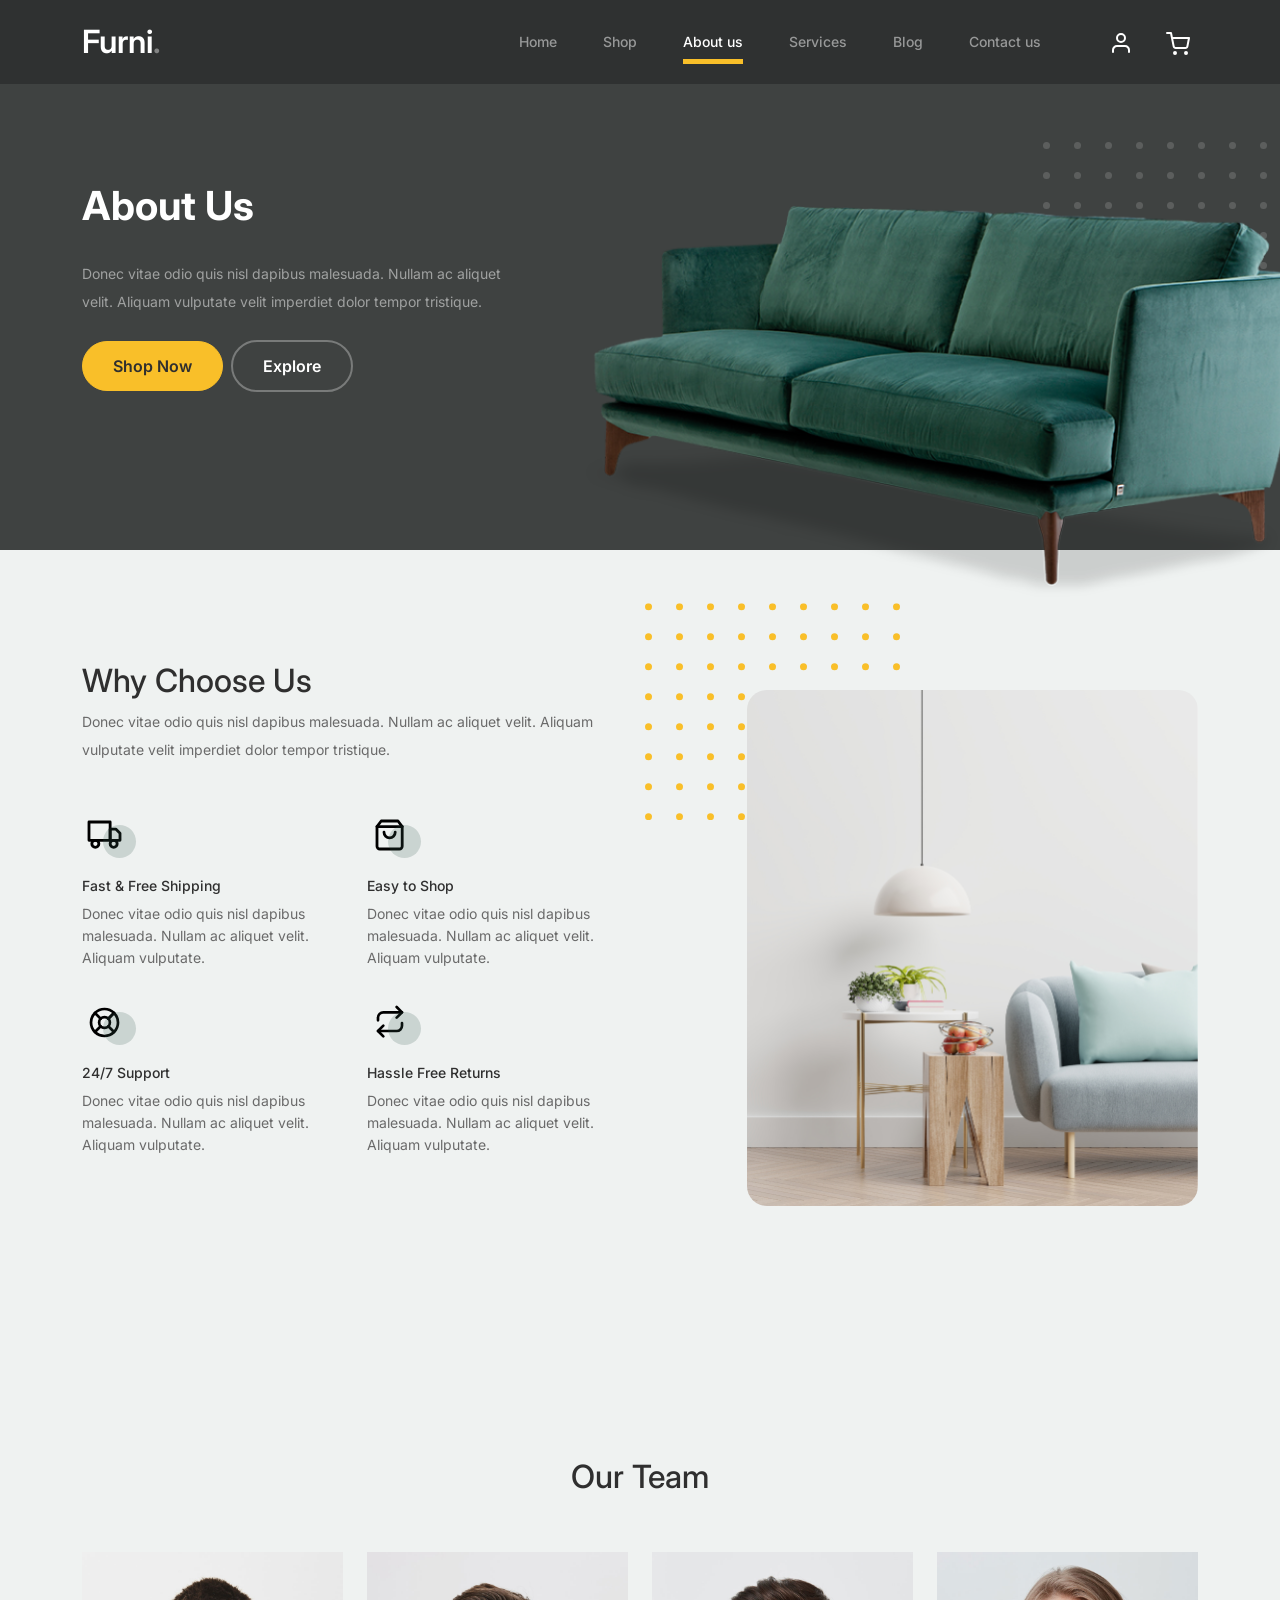
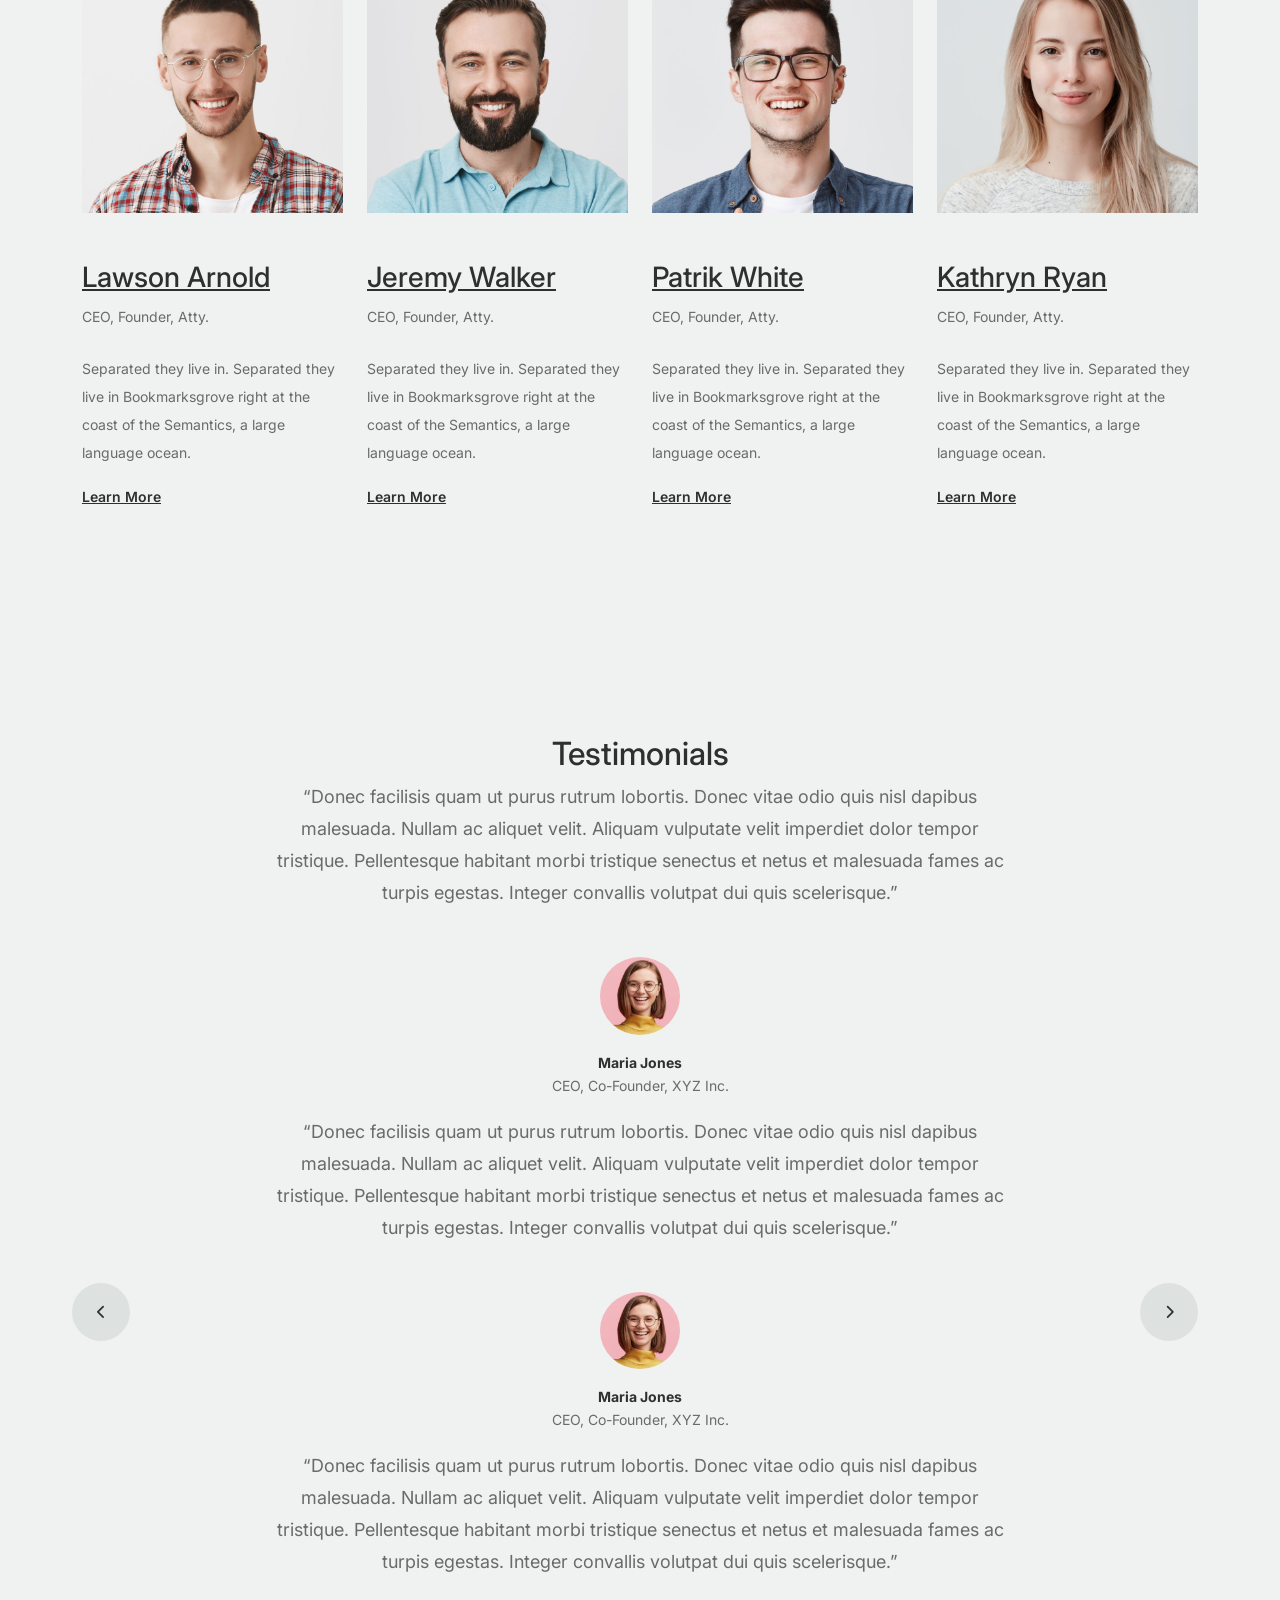
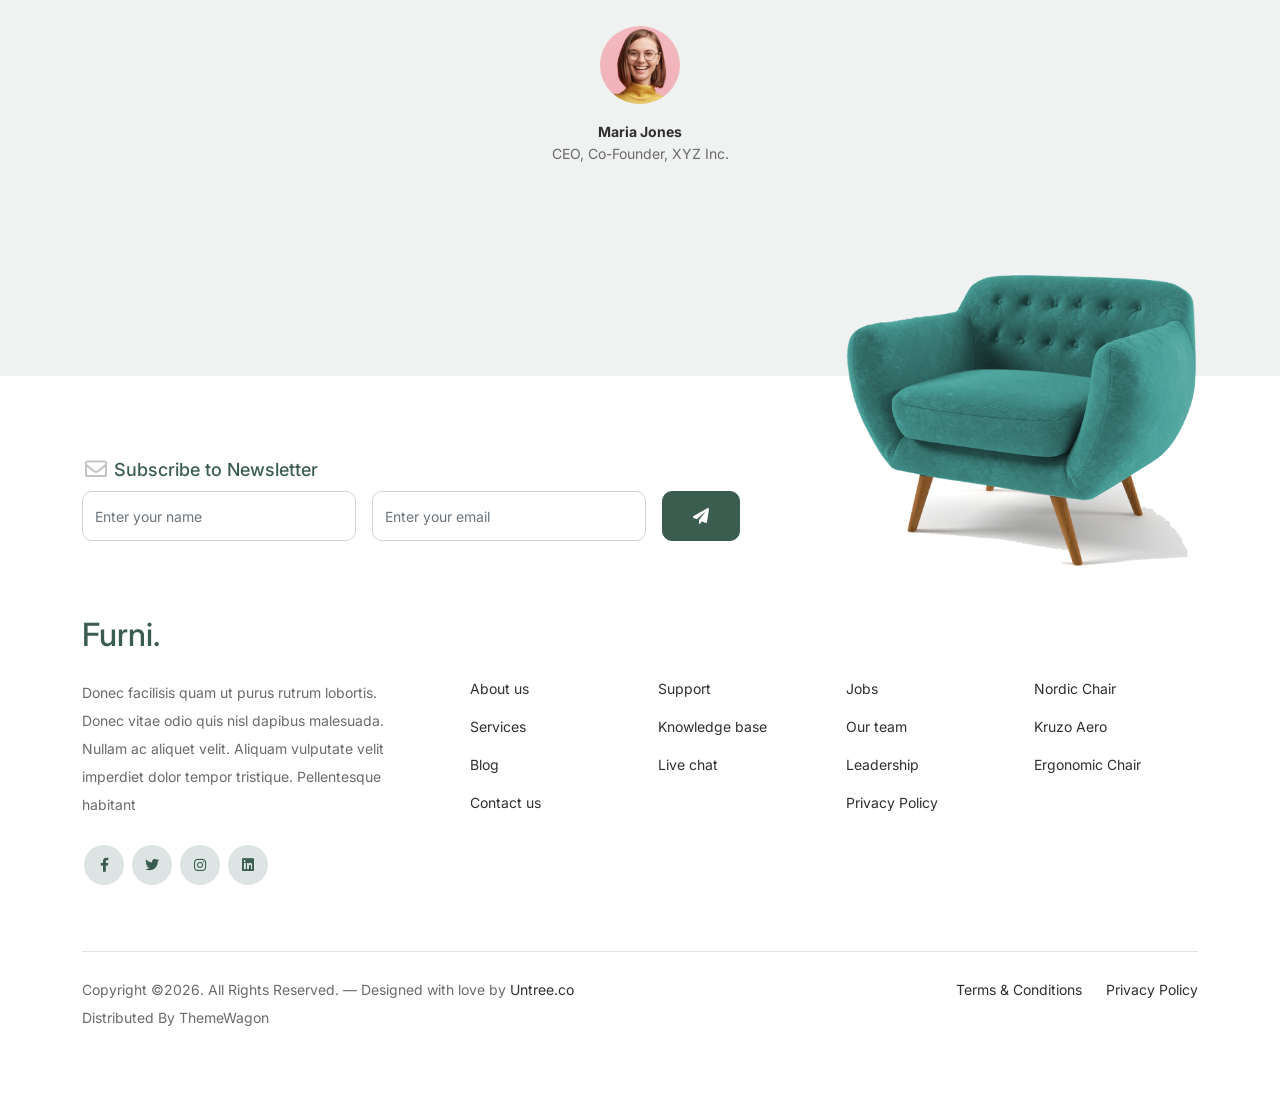
==== about.html @ 1780dbe4 "primero" ====
<!-- /*
* Bootstrap 5
* Template Name: Furni
* Template Author: Untree.co
* Template URI: https://untree.co/
* License: https://creativecommons.org/licenses/by/3.0/
*/ -->
<!doctype html>
<html lang="en">
<head>
  <meta charset="utf-8">
  <meta name="viewport" content="width=device-width, initial-scale=1, shrink-to-fit=no">
  <meta name="author" content="Untree.co">
  <link rel="shortcut icon" href="favicon.png">

  <meta name="description" content="" />
  <meta name="keywords" content="bootstrap, bootstrap4" />

		<!-- Bootstrap CSS -->
		<link href="css/bootstrap.min.css" rel="stylesheet">
		<link href="https://cdnjs.cloudflare.com/ajax/libs/font-awesome/6.0.0-beta3/css/all.min.css" rel="stylesheet">
		<link href="css/tiny-slider.css" rel="stylesheet">
		<link href="css/style.css" rel="stylesheet">
		<title>Furni Free Bootstrap 5 Template for Furniture and Interior Design Websites by Untree.co </title>
	</head>

	<body>

		<!-- Start Header/Navigation -->
		<nav class="custom-navbar navbar navbar navbar-expand-md navbar-dark bg-dark" arial-label="Furni navigation bar">

			<div class="container">
				<a class="navbar-brand" href="index.html">Furni<span>.</span></a>

				<button class="navbar-toggler" type="button" data-bs-toggle="collapse" data-bs-target="#navbarsFurni" aria-controls="navbarsFurni" aria-expanded="false" aria-label="Toggle navigation">
					<span class="navbar-toggler-icon"></span>
				</button>

				<div class="collapse navbar-collapse" id="navbarsFurni">
					<ul class="custom-navbar-nav navbar-nav ms-auto mb-2 mb-md-0">
						<li class="nav-item ">
							<a class="nav-link" href="index.html">Home</a>
						</li>
						<li><a class="nav-link" href="shop.html">Shop</a></li>
						<li class="active"><a class="nav-link" href="about.html">About us</a></li>
						<li><a class="nav-link" href="services.html">Services</a></li>
						<li><a class="nav-link" href="blog.html">Blog</a></li>
						<li><a class="nav-link" href="contact.html">Contact us</a></li>
					</ul>

					<ul class="custom-navbar-cta navbar-nav mb-2 mb-md-0 ms-5">
						<li><a class="nav-link" href="#"><img src="images/user.svg"></a></li>
						<li><a class="nav-link" href="cart.html"><img src="images/cart.svg"></a></li>
					</ul>
				</div>
			</div>
				
		</nav>
		<!-- End Header/Navigation -->

		<!-- Start Hero Section -->
			<div class="hero">
				<div class="container">
					<div class="row justify-content-between">
						<div class="col-lg-5">
							<div class="intro-excerpt">
								<h1>About Us</h1>
								<p class="mb-4">Donec vitae odio quis nisl dapibus malesuada. Nullam ac aliquet velit. Aliquam vulputate velit imperdiet dolor tempor tristique.</p>
								<p><a href="" class="btn btn-secondary me-2">Shop Now</a><a href="#" class="btn btn-white-outline">Explore</a></p>
							</div>
						</div>
						<div class="col-lg-7">
							<div class="hero-img-wrap">
								<img src="images/couch.png" class="img-fluid">
							</div>
						</div>
					</div>
				</div>
			</div>
		<!-- End Hero Section -->

		

		<!-- Start Why Choose Us Section -->
		<div class="why-choose-section">
			<div class="container">
				<div class="row justify-content-between align-items-center">
					<div class="col-lg-6">
						<h2 class="section-title">Why Choose Us</h2>
						<p>Donec vitae odio quis nisl dapibus malesuada. Nullam ac aliquet velit. Aliquam vulputate velit imperdiet dolor tempor tristique.</p>

						<div class="row my-5">
							<div class="col-6 col-md-6">
								<div class="feature">
									<div class="icon">
										<img src="images/truck.svg" alt="Image" class="imf-fluid">
									</div>
									<h3>Fast &amp; Free Shipping</h3>
									<p>Donec vitae odio quis nisl dapibus malesuada. Nullam ac aliquet velit. Aliquam vulputate.</p>
								</div>
							</div>

							<div class="col-6 col-md-6">
								<div class="feature">
									<div class="icon">
										<img src="images/bag.svg" alt="Image" class="imf-fluid">
									</div>
									<h3>Easy to Shop</h3>
									<p>Donec vitae odio quis nisl dapibus malesuada. Nullam ac aliquet velit. Aliquam vulputate.</p>
								</div>
							</div>

							<div class="col-6 col-md-6">
								<div class="feature">
									<div class="icon">
										<img src="images/support.svg" alt="Image" class="imf-fluid">
									</div>
									<h3>24/7 Support</h3>
									<p>Donec vitae odio quis nisl dapibus malesuada. Nullam ac aliquet velit. Aliquam vulputate.</p>
								</div>
							</div>

							<div class="col-6 col-md-6">
								<div class="feature">
									<div class="icon">
										<img src="images/return.svg" alt="Image" class="imf-fluid">
									</div>
									<h3>Hassle Free Returns</h3>
									<p>Donec vitae odio quis nisl dapibus malesuada. Nullam ac aliquet velit. Aliquam vulputate.</p>
								</div>
							</div>

						</div>
					</div>

					<div class="col-lg-5">
						<div class="img-wrap">
							<img src="images/why-choose-us-img.jpg" alt="Image" class="img-fluid">
						</div>
					</div>

				</div>
			</div>
		</div>
		<!-- End Why Choose Us Section -->

		<!-- Start Team Section -->
		<div class="untree_co-section">
			<div class="container">

				<div class="row mb-5">
					<div class="col-lg-5 mx-auto text-center">
						<h2 class="section-title">Our Team</h2>
					</div>
				</div>

				<div class="row">

					<!-- Start Column 1 -->
					<div class="col-12 col-md-6 col-lg-3 mb-5 mb-md-0">
						<img src="images/person_1.jpg" class="img-fluid mb-5">
						<h3 clas><a href="#"><span class="">Lawson</span> Arnold</a></h3>
            <span class="d-block position mb-4">CEO, Founder, Atty.</span>
            <p>Separated they live in.
            Separated they live in Bookmarksgrove right at the coast of the Semantics, a large language ocean.</p>
            <p class="mb-0"><a href="#" class="more dark">Learn More <span class="icon-arrow_forward"></span></a></p>
					</div> 
					<!-- End Column 1 -->

					<!-- Start Column 2 -->
					<div class="col-12 col-md-6 col-lg-3 mb-5 mb-md-0">
						<img src="images/person_2.jpg" class="img-fluid mb-5">

						<h3 clas><a href="#"><span class="">Jeremy</span> Walker</a></h3>
            <span class="d-block position mb-4">CEO, Founder, Atty.</span>
            <p>Separated they live in.
            Separated they live in Bookmarksgrove right at the coast of the Semantics, a large language ocean.</p>
            <p class="mb-0"><a href="#" class="more dark">Learn More <span class="icon-arrow_forward"></span></a></p>

					</div> 
					<!-- End Column 2 -->

					<!-- Start Column 3 -->
					<div class="col-12 col-md-6 col-lg-3 mb-5 mb-md-0">
						<img src="images/person_3.jpg" class="img-fluid mb-5">
						<h3 clas><a href="#"><span class="">Patrik</span> White</a></h3>
            <span class="d-block position mb-4">CEO, Founder, Atty.</span>
            <p>Separated they live in.
            Separated they live in Bookmarksgrove right at the coast of the Semantics, a large language ocean.</p>
            <p class="mb-0"><a href="#" class="more dark">Learn More <span class="icon-arrow_forward"></span></a></p>
					</div> 
					<!-- End Column 3 -->

					<!-- Start Column 4 -->
					<div class="col-12 col-md-6 col-lg-3 mb-5 mb-md-0">
						<img src="images/person_4.jpg" class="img-fluid mb-5">

						<h3 clas><a href="#"><span class="">Kathryn</span> Ryan</a></h3>
            <span class="d-block position mb-4">CEO, Founder, Atty.</span>
            <p>Separated they live in.
            Separated they live in Bookmarksgrove right at the coast of the Semantics, a large language ocean.</p>
            <p class="mb-0"><a href="#" class="more dark">Learn More <span class="icon-arrow_forward"></span></a></p>

          
					</div> 
					<!-- End Column 4 -->

					

				</div>
			</div>
		</div>
		<!-- End Team Section -->

		

		<!-- Start Testimonial Slider -->
		<div class="testimonial-section before-footer-section">
			<div class="container">
				<div class="row">
					<div class="col-lg-7 mx-auto text-center">
						<h2 class="section-title">Testimonials</h2>
					</div>
				</div>

				<div class="row justify-content-center">
					<div class="col-lg-12">
						<div class="testimonial-slider-wrap text-center">

							<div id="testimonial-nav">
								<span class="prev" data-controls="prev"><span class="fa fa-chevron-left"></span></span>
								<span class="next" data-controls="next"><span class="fa fa-chevron-right"></span></span>
							</div>

							<div class="testimonial-slider">
								
								<div class="item">
									<div class="row justify-content-center">
										<div class="col-lg-8 mx-auto">

											<div class="testimonial-block text-center">
												<blockquote class="mb-5">
													<p>&ldquo;Donec facilisis quam ut purus rutrum lobortis. Donec vitae odio quis nisl dapibus malesuada. Nullam ac aliquet velit. Aliquam vulputate velit imperdiet dolor tempor tristique. Pellentesque habitant morbi tristique senectus et netus et malesuada fames ac turpis egestas. Integer convallis volutpat dui quis scelerisque.&rdquo;</p>
												</blockquote>

												<div class="author-info">
													<div class="author-pic">
														<img src="images/person-1.png" alt="Maria Jones" class="img-fluid">
													</div>
													<h3 class="font-weight-bold">Maria Jones</h3>
													<span class="position d-block mb-3">CEO, Co-Founder, XYZ Inc.</span>
												</div>
											</div>

										</div>
									</div>
								</div> 
								<!-- END item -->

								<div class="item">
									<div class="row justify-content-center">
										<div class="col-lg-8 mx-auto">

											<div class="testimonial-block text-center">
												<blockquote class="mb-5">
													<p>&ldquo;Donec facilisis quam ut purus rutrum lobortis. Donec vitae odio quis nisl dapibus malesuada. Nullam ac aliquet velit. Aliquam vulputate velit imperdiet dolor tempor tristique. Pellentesque habitant morbi tristique senectus et netus et malesuada fames ac turpis egestas. Integer convallis volutpat dui quis scelerisque.&rdquo;</p>
												</blockquote>

												<div class="author-info">
													<div class="author-pic">
														<img src="images/person-1.png" alt="Maria Jones" class="img-fluid">
													</div>
													<h3 class="font-weight-bold">Maria Jones</h3>
													<span class="position d-block mb-3">CEO, Co-Founder, XYZ Inc.</span>
												</div>
											</div>

										</div>
									</div>
								</div> 
								<!-- END item -->

								<div class="item">
									<div class="row justify-content-center">
										<div class="col-lg-8 mx-auto">

											<div class="testimonial-block text-center">
												<blockquote class="mb-5">
													<p>&ldquo;Donec facilisis quam ut purus rutrum lobortis. Donec vitae odio quis nisl dapibus malesuada. Nullam ac aliquet velit. Aliquam vulputate velit imperdiet dolor tempor tristique. Pellentesque habitant morbi tristique senectus et netus et malesuada fames ac turpis egestas. Integer convallis volutpat dui quis scelerisque.&rdquo;</p>
												</blockquote>

												<div class="author-info">
													<div class="author-pic">
														<img src="images/person-1.png" alt="Maria Jones" class="img-fluid">
													</div>
													<h3 class="font-weight-bold">Maria Jones</h3>
													<span class="position d-block mb-3">CEO, Co-Founder, XYZ Inc.</span>
												</div>
											</div>

										</div>
									</div>
								</div> 
								<!-- END item -->

							</div>

						</div>
					</div>
				</div>
			</div>
		</div>
		<!-- End Testimonial Slider -->

		

		<!-- Start Footer Section -->
		<footer class="footer-section">
			<div class="container relative">

				<div class="sofa-img">
					<img src="images/sofa.png" alt="Image" class="img-fluid">
				</div>

				<div class="row">
					<div class="col-lg-8">
						<div class="subscription-form">
							<h3 class="d-flex align-items-center"><span class="me-1"><img src="images/envelope-outline.svg" alt="Image" class="img-fluid"></span><span>Subscribe to Newsletter</span></h3>

							<form action="#" class="row g-3">
								<div class="col-auto">
									<input type="text" class="form-control" placeholder="Enter your name">
								</div>
								<div class="col-auto">
									<input type="email" class="form-control" placeholder="Enter your email">
								</div>
								<div class="col-auto">
									<button class="btn btn-primary">
										<span class="fa fa-paper-plane"></span>
									</button>
								</div>
							</form>

						</div>
					</div>
				</div>

				<div class="row g-5 mb-5">
					<div class="col-lg-4">
						<div class="mb-4 footer-logo-wrap"><a href="#" class="footer-logo">Furni<span>.</span></a></div>
						<p class="mb-4">Donec facilisis quam ut purus rutrum lobortis. Donec vitae odio quis nisl dapibus malesuada. Nullam ac aliquet velit. Aliquam vulputate velit imperdiet dolor tempor tristique. Pellentesque habitant</p>

						<ul class="list-unstyled custom-social">
							<li><a href="#"><span class="fa fa-brands fa-facebook-f"></span></a></li>
							<li><a href="#"><span class="fa fa-brands fa-twitter"></span></a></li>
							<li><a href="#"><span class="fa fa-brands fa-instagram"></span></a></li>
							<li><a href="#"><span class="fa fa-brands fa-linkedin"></span></a></li>
						</ul>
					</div>

					<div class="col-lg-8">
						<div class="row links-wrap">
							<div class="col-6 col-sm-6 col-md-3">
								<ul class="list-unstyled">
									<li><a href="#">About us</a></li>
									<li><a href="#">Services</a></li>
									<li><a href="#">Blog</a></li>
									<li><a href="#">Contact us</a></li>
								</ul>
							</div>

							<div class="col-6 col-sm-6 col-md-3">
								<ul class="list-unstyled">
									<li><a href="#">Support</a></li>
									<li><a href="#">Knowledge base</a></li>
									<li><a href="#">Live chat</a></li>
								</ul>
							</div>

							<div class="col-6 col-sm-6 col-md-3">
								<ul class="list-unstyled">
									<li><a href="#">Jobs</a></li>
									<li><a href="#">Our team</a></li>
									<li><a href="#">Leadership</a></li>
									<li><a href="#">Privacy Policy</a></li>
								</ul>
							</div>

							<div class="col-6 col-sm-6 col-md-3">
								<ul class="list-unstyled">
									<li><a href="#">Nordic Chair</a></li>
									<li><a href="#">Kruzo Aero</a></li>
									<li><a href="#">Ergonomic Chair</a></li>
								</ul>
							</div>
						</div>
					</div>

				</div>

				<div class="border-top copyright">
					<div class="row pt-4">
						<div class="col-lg-6">
							<p class="mb-2 text-center text-lg-start">Copyright &copy;<script>document.write(new Date().getFullYear());</script>. All Rights Reserved. &mdash; Designed with love by <a href="https://untree.co">Untree.co</a> Distributed By <a hreff="https://themewagon.com">ThemeWagon</a>  <!-- License information: https://untree.co/license/ -->
            </p>
						</div>

						<div class="col-lg-6 text-center text-lg-end">
							<ul class="list-unstyled d-inline-flex ms-auto">
								<li class="me-4"><a href="#">Terms &amp; Conditions</a></li>
								<li><a href="#">Privacy Policy</a></li>
							</ul>
						</div>

					</div>
				</div>

			</div>
		</footer>
		<!-- End Footer Section -->	


		<script src="js/bootstrap.bundle.min.js"></script>
		<script src="js/tiny-slider.js"></script>
		<script src="js/custom.js"></script>
	</body>

</html>
---- css/tiny-slider.css ----
.tns-outer{padding:0 !important}.tns-outer [hidden]{display:none !important}.tns-outer [aria-controls],.tns-outer [data-action]{cursor:pointer}.tns-slider{-webkit-transition:all 0s;-moz-transition:all 0s;transition:all 0s}.tns-slider>.tns-item{-webkit-box-sizing:border-box;-moz-box-sizing:border-box;box-sizing:border-box}.tns-horizontal.tns-subpixel{white-space:nowrap}.tns-horizontal.tns-subpixel>.tns-item{display:inline-block;vertical-align:top;white-space:normal}.tns-horizontal.tns-no-subpixel:after{content:'';display:table;clear:both}.tns-horizontal.tns-no-subpixel>.tns-item{float:left}.tns-horizontal.tns-carousel.tns-no-subpixel>.tns-item{margin-right:-100%}.tns-no-calc{position:relative;left:0}.tns-gallery{position:relative;left:0;min-height:1px}.tns-gallery>.tns-item{position:absolute;left:-100%;-webkit-transition:transform 0s, opacity 0s;-moz-transition:transform 0s, opacity 0s;transition:transform 0s, opacity 0s}.tns-gallery>.tns-slide-active{position:relative;left:auto !important}.tns-gallery>.tns-moving{-webkit-transition:all 0.25s;-moz-transition:all 0.25s;transition:all 0.25s}.tns-autowidth{display:inline-block}.tns-lazy-img{-webkit-transition:opacity 0.6s;-moz-transition:opacity 0.6s;transition:opacity 0.6s;opacity:0.6}.tns-lazy-img.tns-complete{opacity:1}.tns-ah{-webkit-transition:height 0s;-moz-transition:height 0s;transition:height 0s}.tns-ovh{overflow:hidden}.tns-visually-hidden{position:absolute;left:-10000em}.tns-transparent{opacity:0;visibility:hidden}.tns-fadeIn{opacity:1;filter:alpha(opacity=100);z-index:0}.tns-normal,.tns-fadeOut{opacity:0;filter:alpha(opacity=0);z-index:-1}.tns-vpfix{white-space:nowrap}.tns-vpfix>div,.tns-vpfix>li{display:inline-block}.tns-t-subp2{margin:0 auto;width:310px;position:relative;height:10px;overflow:hidden}.tns-t-ct{width:2333.3333333%;width:-webkit-calc(100% * 70 / 3);width:-moz-calc(100% * 70 / 3);width:calc(100% * 70 / 3);position:absolute;right:0}.tns-t-ct:after{content:'';display:table;clear:both}.tns-t-ct>div{width:1.4285714%;width:-webkit-calc(100% / 70);width:-moz-calc(100% / 70);width:calc(100% / 70);height:10px;float:left}

/*# sourceMappingURL=sourcemaps/tiny-slider.css.map */
---- css/style.css ----
/*
* Template Name: UntreeStore
* Template Author: Untree.co
* Author URI: https://untree.co/
* License: https://creativecommons.org/licenses/by/3.0/
*/
@import url("https://fonts.googleapis.com/css2?family=Inter:wght@400;500;600;700;800&display=swap");
body {
  overflow-x: hidden;
  position: relative; }

.whatsapp-button {
    position: fixed;
    bottom: 20px;
    right: 20px;
    background-color: #25D366;
    color: white;
    padding: 10px 20px;
    border-radius: 50px;
    text-decoration: none;
    font-weight: bold;
    box-shadow: 2px 2px 10px rgba(0, 0, 0, 0.2);
    z-index: 9999; /* Asegura que esté por encima de otros elementos */
}
body {
  font-family: "Inter", sans-serif;
  font-weight: 400;
  line-height: 28px;
  color: #6a6a6a;
  font-size: 14px;
  background-color: #eff2f1; }

a {
  text-decoration: none;
  -webkit-transition: .3s all ease;
  -o-transition: .3s all ease;
  transition: .3s all ease;
  color: #2f2f2f;
  text-decoration: underline; }
  a:hover {
    color: #2f2f2f;
    text-decoration: none; }
  a.more {
    font-weight: 600; }

.custom-navbar {
  background: #2f3131 !important;
  padding-top: 20px;
  padding-bottom: 20px; }
  .custom-navbar .navbar-brand {
    font-size: 32px;
    font-weight: 600; }
    .custom-navbar .navbar-brand > span {
      opacity: .4; }
  .custom-navbar .navbar-toggler {
    border-color: transparent; }
    .custom-navbar .navbar-toggler:active, .custom-navbar .navbar-toggler:focus {
      -webkit-box-shadow: none;
      box-shadow: none;
      outline: none; }
  @media (min-width: 992px) {
    .custom-navbar .custom-navbar-nav li {
      margin-left: 15px;
      margin-right: 15px; } }
  .custom-navbar .custom-navbar-nav li a {
    font-weight: 500;
    color: #ffffff !important;
    opacity: .5;
    -webkit-transition: .3s all ease;
    -o-transition: .3s all ease;
    transition: .3s all ease;
    position: relative; }
    @media (min-width: 768px) {
      .custom-navbar .custom-navbar-nav li a:before {
        content: "";
        position: absolute;
        bottom: 0;
        left: 8px;
        right: 8px;
        background: #f9bf29;
        height: 5px;
        opacity: 1;
        visibility: visible;
        width: 0;
        -webkit-transition: .15s all ease-out;
        -o-transition: .15s all ease-out;
        transition: .15s all ease-out; } }
    .custom-navbar .custom-navbar-nav li a:hover {
      opacity: 1; }
      .custom-navbar .custom-navbar-nav li a:hover:before {
        width: calc(100% - 16px); }
  .custom-navbar .custom-navbar-nav li.active a {
    opacity: 1; }
    .custom-navbar .custom-navbar-nav li.active a:before {
      width: calc(100% - 16px); }
  .custom-navbar .custom-navbar-cta {
    margin-left: 0 !important;
    -webkit-box-orient: horizontal;
    -webkit-box-direction: normal;
    -ms-flex-direction: row;
    flex-direction: row; }
    @media (min-width: 768px) {
      .custom-navbar .custom-navbar-cta {
        margin-left: 40px !important; } }
    .custom-navbar .custom-navbar-cta li {
      margin-left: 0px;
      margin-right: 0px; }
      .custom-navbar .custom-navbar-cta li:first-child {
        margin-right: 20px; }

.hero {
  background: #3f4241;
  padding: calc(4rem - 30px) 0 0rem 0; }
  @media (min-width: 768px) {
    .hero {
      padding: calc(4rem - 30px) 0 4rem 0; } }
  @media (min-width: 992px) {
    .hero {
      padding: calc(8rem - 30px) 0 8rem 0; } }
  .hero .intro-excerpt {
    position: relative;
    z-index: 4; }
    @media (min-width: 992px) {
      .hero .intro-excerpt {
        max-width: 450px; } }
  .hero h1 {
    font-weight: 700;
    color: #ffffff;
    margin-bottom: 30px; }
    @media (min-width: 1400px) {
      .hero h1 {
        font-size: 54px; } }
  .hero p {
    color: rgba(255, 255, 255, 0.5);
    margin-bottom: 30px; }
  .hero .hero-img-wrap {
    position: relative; }
    .hero .hero-img-wrap img {
      position: relative;
      top: 0px;
      right: 0px;
      z-index: 2;
      max-width: 780px;
      left: -20px; }
      @media (min-width: 768px) {
        .hero .hero-img-wrap img {
          right: 0px;
          left: -100px; } }
      @media (min-width: 992px) {
        .hero .hero-img-wrap img {
          left: 0px;
          top: -80px;
          position: absolute;
          right: -50px; } }
      @media (min-width: 1200px) {
        .hero .hero-img-wrap img {
          left: 0px;
          top: -80px;
          right: -100px; } }
    .hero .hero-img-wrap:after {
      content: "";
      position: absolute;
      width: 255px;
      height: 217px;
      background-image: url("../images/dots-light.svg");
      background-size: contain;
      background-repeat: no-repeat;
      right: -100px;
      top: -0px; }
      @media (min-width: 1200px) {
        .hero .hero-img-wrap:after {
          top: -40px; } }

.btn {
  font-weight: 600;
  padding: 12px 30px;
  border-radius: 30px;
  color: #ffffff;
  background: #2f2f2f;
  border-color: #2f2f2f; }
  .btn:hover {
    color: #ffffff;
    background: #222222;
    border-color: #222222; }
  .btn:active, .btn:focus {
    outline: none !important;
    -webkit-box-shadow: none;
    box-shadow: none; }
  .btn.btn-primary {
    background: #3b5d50;
    border-color: #3b5d50; }
    .btn.btn-primary:hover {
      background: #314d43;
      border-color: #314d43; }
  .btn.btn-secondary {
    color: #2f2f2f;
    background: #f9bf29;
    border-color: #f9bf29; }
    .btn.btn-secondary:hover {
      background: #f8b810;
      border-color: #f8b810; }
  .btn.btn-white-outline {
    background: transparent;
    border-width: 2px;
    border-color: rgba(255, 255, 255, 0.3); }
    .btn.btn-white-outline:hover {
      border-color: white;
      color: #ffffff; }

.section-title {
  color: #2f2f2f; }

.product-section {
  padding: 7rem 0; }
  .product-section .product-item {
    text-align: center;
    text-decoration: none;
    display: block;
    position: relative;
    padding-bottom: 50px;
    cursor: pointer; }
    .product-section .product-item .product-thumbnail {
      margin-bottom: 30px;
      position: relative;
      top: 0;
      -webkit-transition: .3s all ease;
      -o-transition: .3s all ease;
      transition: .3s all ease; }
    .product-section .product-item h3 {
      font-weight: 600;
      font-size: 16px; }
    .product-section .product-item strong {
      font-weight: 800 !important;
      font-size: 18px !important; }
    .product-section .product-item h3, .product-section .product-item strong {
      color: #2f2f2f;
      text-decoration: none; }
    .product-section .product-item .icon-cross {
      position: absolute;
      width: 35px;
      height: 35px;
      display: inline-block;
      background: #2f2f2f;
      bottom: 15px;
      left: 50%;
      -webkit-transform: translateX(-50%);
      -ms-transform: translateX(-50%);
      transform: translateX(-50%);
      margin-bottom: -17.5px;
      border-radius: 50%;
      opacity: 0;
      visibility: hidden;
      -webkit-transition: .3s all ease;
      -o-transition: .3s all ease;
      transition: .3s all ease; }
      .product-section .product-item .icon-cross img {
        position: absolute;
        left: 50%;
        top: 50%;
        -webkit-transform: translate(-50%, -50%);
        -ms-transform: translate(-50%, -50%);
        transform: translate(-50%, -50%); }
    .product-section .product-item:before {
      bottom: 0;
      left: 0;
      right: 0;
      position: absolute;
      content: "";
      background: #dce5e4;
      height: 0%;
      z-index: -1;
      border-radius: 10px;
      -webkit-transition: .3s all ease;
      -o-transition: .3s all ease;
      transition: .3s all ease; }
    .product-section .product-item:hover .product-thumbnail {
      top: -25px; }
    .product-section .product-item:hover .icon-cross {
      bottom: 0;
      opacity: 1;
      visibility: visible; }
    .product-section .product-item:hover:before {
      height: 70%; }

.why-choose-section {
  padding: 7rem 0; }
  .why-choose-section .img-wrap {
    position: relative; }
    .why-choose-section .img-wrap:before {
      position: absolute;
      content: "";
      width: 255px;
      height: 217px;
      background-image: url("../images/dots-yellow.svg");
      background-repeat: no-repeat;
      background-size: contain;
      -webkit-transform: translate(-40%, -40%);
      -ms-transform: translate(-40%, -40%);
      transform: translate(-40%, -40%);
      z-index: -1; }
    .why-choose-section .img-wrap img {
      border-radius: 20px; }

.feature {
  margin-bottom: 30px; }
  .feature .icon {
    display: inline-block;
    position: relative;
    margin-bottom: 20px; }
    .feature .icon:before {
      content: "";
      width: 33px;
      height: 33px;
      position: absolute;
      background: rgba(59, 93, 80, 0.2);
      border-radius: 50%;
      right: -8px;
      bottom: 0; }
  .feature h3 {
    font-size: 14px;
    color: #2f2f2f; }
  .feature p {
    font-size: 14px;
    line-height: 22px;
    color: #6a6a6a; }

.we-help-section {
  padding: 7rem 0; }
  .we-help-section .imgs-grid {
    display: grid;
    grid-template-columns: repeat(27, 1fr);
    position: relative;
}
    .we-help-section .imgs-grid:before {
      position: absolute;
      content: "";
      width: 255px;
      height: 217px;
      background-image: url("../images/dots-green.svg");
      background-size: contain;
      background-repeat: no-repeat;
      -webkit-transform: translate(-40%, -40%);
      -ms-transform: translate(-40%, -40%);
      transform: translate(-40%, -40%);
      z-index: -1; }
    .we-help-section .imgs-grid .grid {
      position: relative; }
      .we-help-section .imgs-grid .grid img {
        border-radius: 20px;
        max-width: 100%; }
      .we-help-section .imgs-grid .grid.grid-1 {
        -ms-grid-column: 1;
        -ms-grid-column-span: 18;
        grid-column: 1 / span 18;
        -ms-grid-row: 1;
        -ms-grid-row-span: 27;
        grid-row: 1 / span 27; }
      .we-help-section .imgs-grid .grid.grid-2 {
        -ms-grid-column: 19;
        -ms-grid-column-span: 27;
        grid-column: 19 / span 27;
        -ms-grid-row: 1;
        -ms-grid-row-span: 5;
        grid-row: 1 / span 5;
        padding-left: 20px; }
      .we-help-section .imgs-grid .grid.grid-3 {
        -ms-grid-column: 14;
        -ms-grid-column-span: 16;
        grid-column: 14 / span 16;
        -ms-grid-row: 6;
        -ms-grid-row-span: 27;
        grid-row: 6 / span 27;
        padding-top: 20px; }

.custom-list {
  width: 100%; }
  .custom-list li {
    display: inline-block;
    width: calc(50% - 20px);
    margin-bottom: 12px;
    line-height: 1.5;
    position: relative;
    padding-left: 20px; }
    .custom-list li:before {
      content: "";
      width: 8px;
      height: 8px;
      border-radius: 50%;
      border: 2px solid #3b5d50;
      position: absolute;
      left: 0;
      top: 8px; }

.popular-product {
  padding: 0 0 7rem 0; }
  .popular-product .product-item-sm h3 {
    font-size: 14px;
    font-weight: 700;
    color: #2f2f2f; }
  .popular-product .product-item-sm a {
    text-decoration: none;
    color: #2f2f2f;
    -webkit-transition: .3s all ease;
    -o-transition: .3s all ease;
    transition: .3s all ease; }
    .popular-product .product-item-sm a:hover {
      color: rgba(47, 47, 47, 0.5); }
  .popular-product .product-item-sm p {
    line-height: 1.4;
    margin-bottom: 10px;
    font-size: 14px; }
  .popular-product .product-item-sm .thumbnail {
    margin-right: 10px;
    -webkit-box-flex: 0;
    -ms-flex: 0 0 120px;
    flex: 0 0 120px;
    position: relative; }
    .popular-product .product-item-sm .thumbnail:before {
      content: "";
      position: absolute;
      border-radius: 20px;
      background: #dce5e4;
      width: 98px;
      height: 98px;
      top: 50%;
      left: 50%;
      -webkit-transform: translate(-50%, -50%);
      -ms-transform: translate(-50%, -50%);
      transform: translate(-50%, -50%);
      z-index: -1; }

.testimonial-section {
  padding: 3rem 0 7rem 0; }

.testimonial-slider-wrap {
  position: relative; }
  .testimonial-slider-wrap .tns-inner {
    padding-top: 30px; }
  .testimonial-slider-wrap .item .testimonial-block blockquote {
    font-size: 16px; }
    @media (min-width: 768px) {
      .testimonial-slider-wrap .item .testimonial-block blockquote {
        line-height: 32px;
        font-size: 18px; } }
  .testimonial-slider-wrap .item .testimonial-block .author-info .author-pic {
    margin-bottom: 20px; }
    .testimonial-slider-wrap .item .testimonial-block .author-info .author-pic img {
      max-width: 80px;
      border-radius: 50%; }
  .testimonial-slider-wrap .item .testimonial-block .author-info h3 {
    font-size: 14px;
    font-weight: 700;
    color: #2f2f2f;
    margin-bottom: 0; }
  .testimonial-slider-wrap #testimonial-nav {
    position: absolute;
    top: 50%;
    z-index: 99;
    width: 100%;
    display: none; }
    @media (min-width: 768px) {
      .testimonial-slider-wrap #testimonial-nav {
        display: block; } }
    .testimonial-slider-wrap #testimonial-nav > span {
      cursor: pointer;
      position: absolute;
      width: 58px;
      height: 58px;
      line-height: 58px;
      border-radius: 50%;
      background: rgba(59, 93, 80, 0.1);
      color: #2f2f2f;
      -webkit-transition: .3s all ease;
      -o-transition: .3s all ease;
      transition: .3s all ease; }
      .testimonial-slider-wrap #testimonial-nav > span:hover {
        background: #3b5d50;
        color: #ffffff; }
    .testimonial-slider-wrap #testimonial-nav .prev {
      left: -10px; }
    .testimonial-slider-wrap #testimonial-nav .next {
      right: 0; }
  .testimonial-slider-wrap .tns-nav {
    position: absolute;
    bottom: -50px;
    left: 50%;
    -webkit-transform: translateX(-50%);
    -ms-transform: translateX(-50%);
    transform: translateX(-50%); }
    .testimonial-slider-wrap .tns-nav button {
      background: none;
      border: none;
      display: inline-block;
      position: relative;
      width: 0 !important;
      height: 7px !important;
      margin: 2px; }
      .testimonial-slider-wrap .tns-nav button:active, .testimonial-slider-wrap .tns-nav button:focus, .testimonial-slider-wrap .tns-nav button:hover {
        outline: none;
        -webkit-box-shadow: none;
        box-shadow: none;
        background: none; }
      .testimonial-slider-wrap .tns-nav button:before {
        display: block;
        width: 7px;
        height: 7px;
        left: 0;
        top: 0;
        position: absolute;
        content: "";
        border-radius: 50%;
        -webkit-transition: .3s all ease;
        -o-transition: .3s all ease;
        transition: .3s all ease;
        background-color: #d6d6d6; }
      .testimonial-slider-wrap .tns-nav button:hover:before, .testimonial-slider-wrap .tns-nav button.tns-nav-active:before {
        background-color: #3b5d50; }

.before-footer-section {
  padding: 7rem 0 12rem 0 !important; }

.blog-section {
  padding: 7rem 0 12rem 0; }
  .blog-section .post-entry a {
    text-decoration: none; }
  .blog-section .post-entry .post-thumbnail {
    display: block;
    margin-bottom: 20px; }
    .blog-section .post-entry .post-thumbnail img {
      border-radius: 20px;
      -webkit-transition: .3s all ease;
      -o-transition: .3s all ease;
      transition: .3s all ease; }
  .blog-section .post-entry .post-content-entry {
    padding-left: 15px;
    padding-right: 15px; }
    .blog-section .post-entry .post-content-entry h3 {
      font-size: 16px;
      margin-bottom: 0;
      font-weight: 600;
      margin-bottom: 7px; }
    .blog-section .post-entry .post-content-entry .meta {
      font-size: 14px; }
      .blog-section .post-entry .post-content-entry .meta a {
        font-weight: 600; }
  .blog-section .post-entry:hover .post-thumbnail img, .blog-section .post-entry:focus .post-thumbnail img {
    opacity: .7; }

.footer-section {
  padding: 80px 0;
  background: #ffffff; }
  .footer-section .relative {
    position: relative; }
  .footer-section a {
    text-decoration: none;
    color: #2f2f2f;
    -webkit-transition: .3s all ease;
    -o-transition: .3s all ease;
    transition: .3s all ease; }
    .footer-section a:hover {
      color: rgba(47, 47, 47, 0.5); }
  .footer-section .subscription-form {
    margin-bottom: 40px;
    position: relative;
    z-index: 2;
    margin-top: 100px; }
    @media (min-width: 992px) {
      .footer-section .subscription-form {
        margin-top: 0px;
        margin-bottom: 80px; } }
    .footer-section .subscription-form h3 {
      font-size: 18px;
      font-weight: 500;
      color: #3b5d50; }
    .footer-section .subscription-form .form-control {
      height: 50px;
      border-radius: 10px;
      font-family: "Inter", sans-serif; }
      .footer-section .subscription-form .form-control:active, .footer-section .subscription-form .form-control:focus {
        outline: none;
        -webkit-box-shadow: none;
        box-shadow: none;
        border-color: #3b5d50;
        -webkit-box-shadow: 0 1px 4px 0 rgba(0, 0, 0, 0.2);
        box-shadow: 0 1px 4px 0 rgba(0, 0, 0, 0.2); }
      .footer-section .subscription-form .form-control::-webkit-input-placeholder {
        font-size: 14px; }
      .footer-section .subscription-form .form-control::-moz-placeholder {
        font-size: 14px; }
      .footer-section .subscription-form .form-control:-ms-input-placeholder {
        font-size: 14px; }
      .footer-section .subscription-form .form-control:-moz-placeholder {
        font-size: 14px; }
    .footer-section .subscription-form .btn {
      border-radius: 10px !important; }
  .footer-section .sofa-img {
    position: absolute;
    top: -200px;
    z-index: 1;
    right: 0; }
    .footer-section .sofa-img img {
      max-width: 380px; }
  .footer-section .links-wrap {
    margin-top: 0px; }
    @media (min-width: 992px) {
      .footer-section .links-wrap {
        margin-top: 54px; } }
    .footer-section .links-wrap ul li {
      margin-bottom: 10px; }
  .footer-section .footer-logo-wrap .footer-logo {
    font-size: 32px;
    font-weight: 500;
    text-decoration: none;
    color: #3b5d50; }
  .footer-section .custom-social li {
    margin: 2px;
    display: inline-block; }
    .footer-section .custom-social li a {
      width: 40px;
      height: 40px;
      text-align: center;
      line-height: 40px;
      display: inline-block;
      background: #dce5e4;
      color: #3b5d50;
      border-radius: 50%; }
      .footer-section .custom-social li a:hover {
        background: #3b5d50;
        color: #ffffff; }
  .footer-section .border-top {
    border-color: #dce5e4; }
    .footer-section .border-top.copyright {
      font-size: 14px !important; }

.untree_co-section {
  padding: 7rem 0; }

.form-control {
  height: 50px;
  border-radius: 10px;
  font-family: "Inter", sans-serif; }
  .form-control:active, .form-control:focus {
    outline: none;
    -webkit-box-shadow: none;
    box-shadow: none;
    border-color: #3b5d50;
    -webkit-box-shadow: 0 1px 4px 0 rgba(0, 0, 0, 0.2);
    box-shadow: 0 1px 4px 0 rgba(0, 0, 0, 0.2); }
  .form-control::-webkit-input-placeholder {
    font-size: 14px; }
  .form-control::-moz-placeholder {
    font-size: 14px; }
  .form-control:-ms-input-placeholder {
    font-size: 14px; }
  .form-control:-moz-placeholder {
    font-size: 14px; }

.service {
  line-height: 1.5; }
  .service .service-icon {
    border-radius: 10px;
    -webkit-box-flex: 0;
    -ms-flex: 0 0 50px;
    flex: 0 0 50px;
    height: 50px;
    line-height: 50px;
    text-align: center;
    background: #3b5d50;
    margin-right: 20px;
    color: #ffffff; }

textarea {
  height: auto !important; }

.site-blocks-table {
  overflow: auto; }
  .site-blocks-table .product-thumbnail {
    width: 200px; }
  .site-blocks-table .btn {
    padding: 2px 10px; }
  .site-blocks-table thead th {
    padding: 30px;
    text-align: center;
    border-width: 0px !important;
    vertical-align: middle;
    color: rgba(0, 0, 0, 0.8);
    font-size: 18px; }
  .site-blocks-table td {
    padding: 20px;
    text-align: center;
    vertical-align: middle;
    color: rgba(0, 0, 0, 0.8); }
  .site-blocks-table tbody tr:first-child td {
    border-top: 1px solid #3b5d50 !important; }
  .site-blocks-table .btn {
    background: none !important;
    color: #000000;
    border: none;
    height: auto !important; }

.site-block-order-table th {
  border-top: none !important;
  border-bottom-width: 1px !important; }

.site-block-order-table td, .site-block-order-table th {
  color: #000000; }

.couponcode-wrap input {
  border-radius: 10px !important; }

.text-primary {
  color: #3b5d50 !important; }

.thankyou-icon {
  position: relative;
  color: #3b5d50; }
  .thankyou-icon:before {
    position: absolute;
    content: "";
    width: 50px;
    height: 50px;
    border-radius: 50%;
    background: rgba(59, 93, 80, 0.2); }
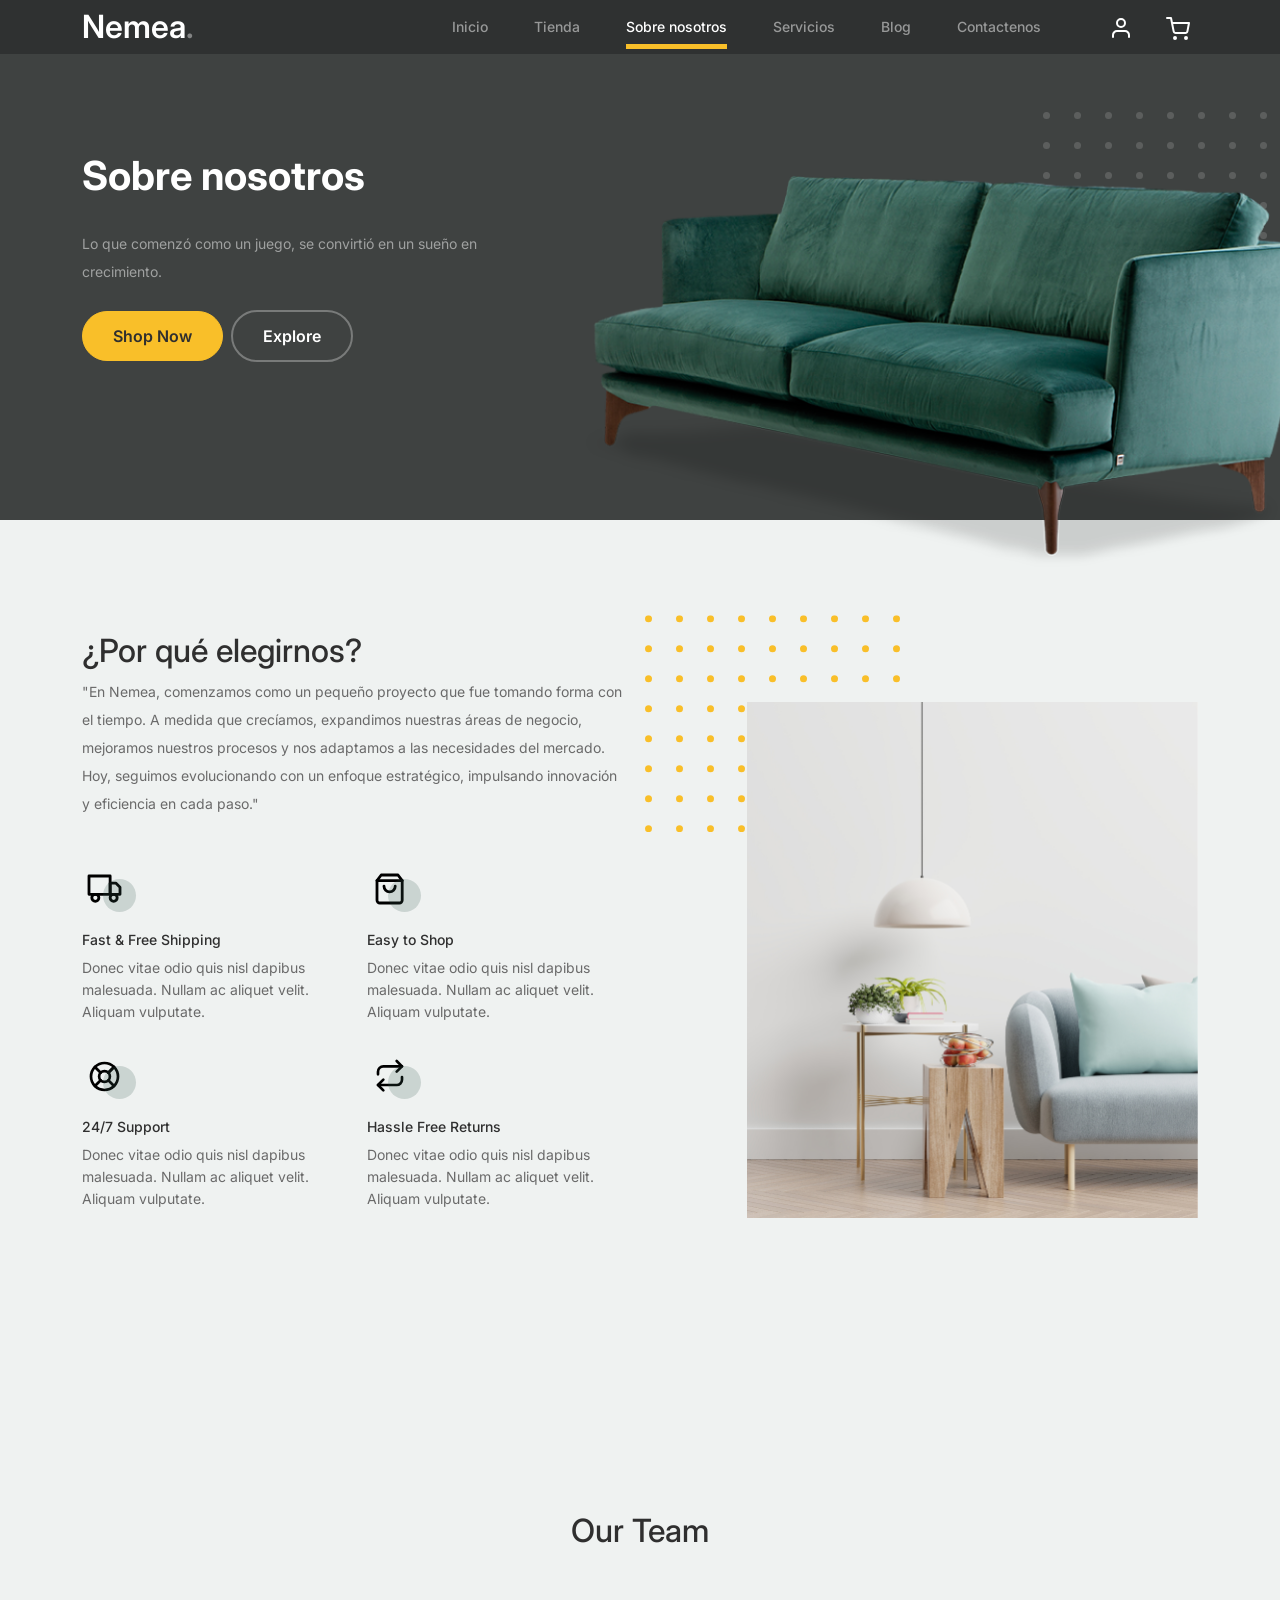
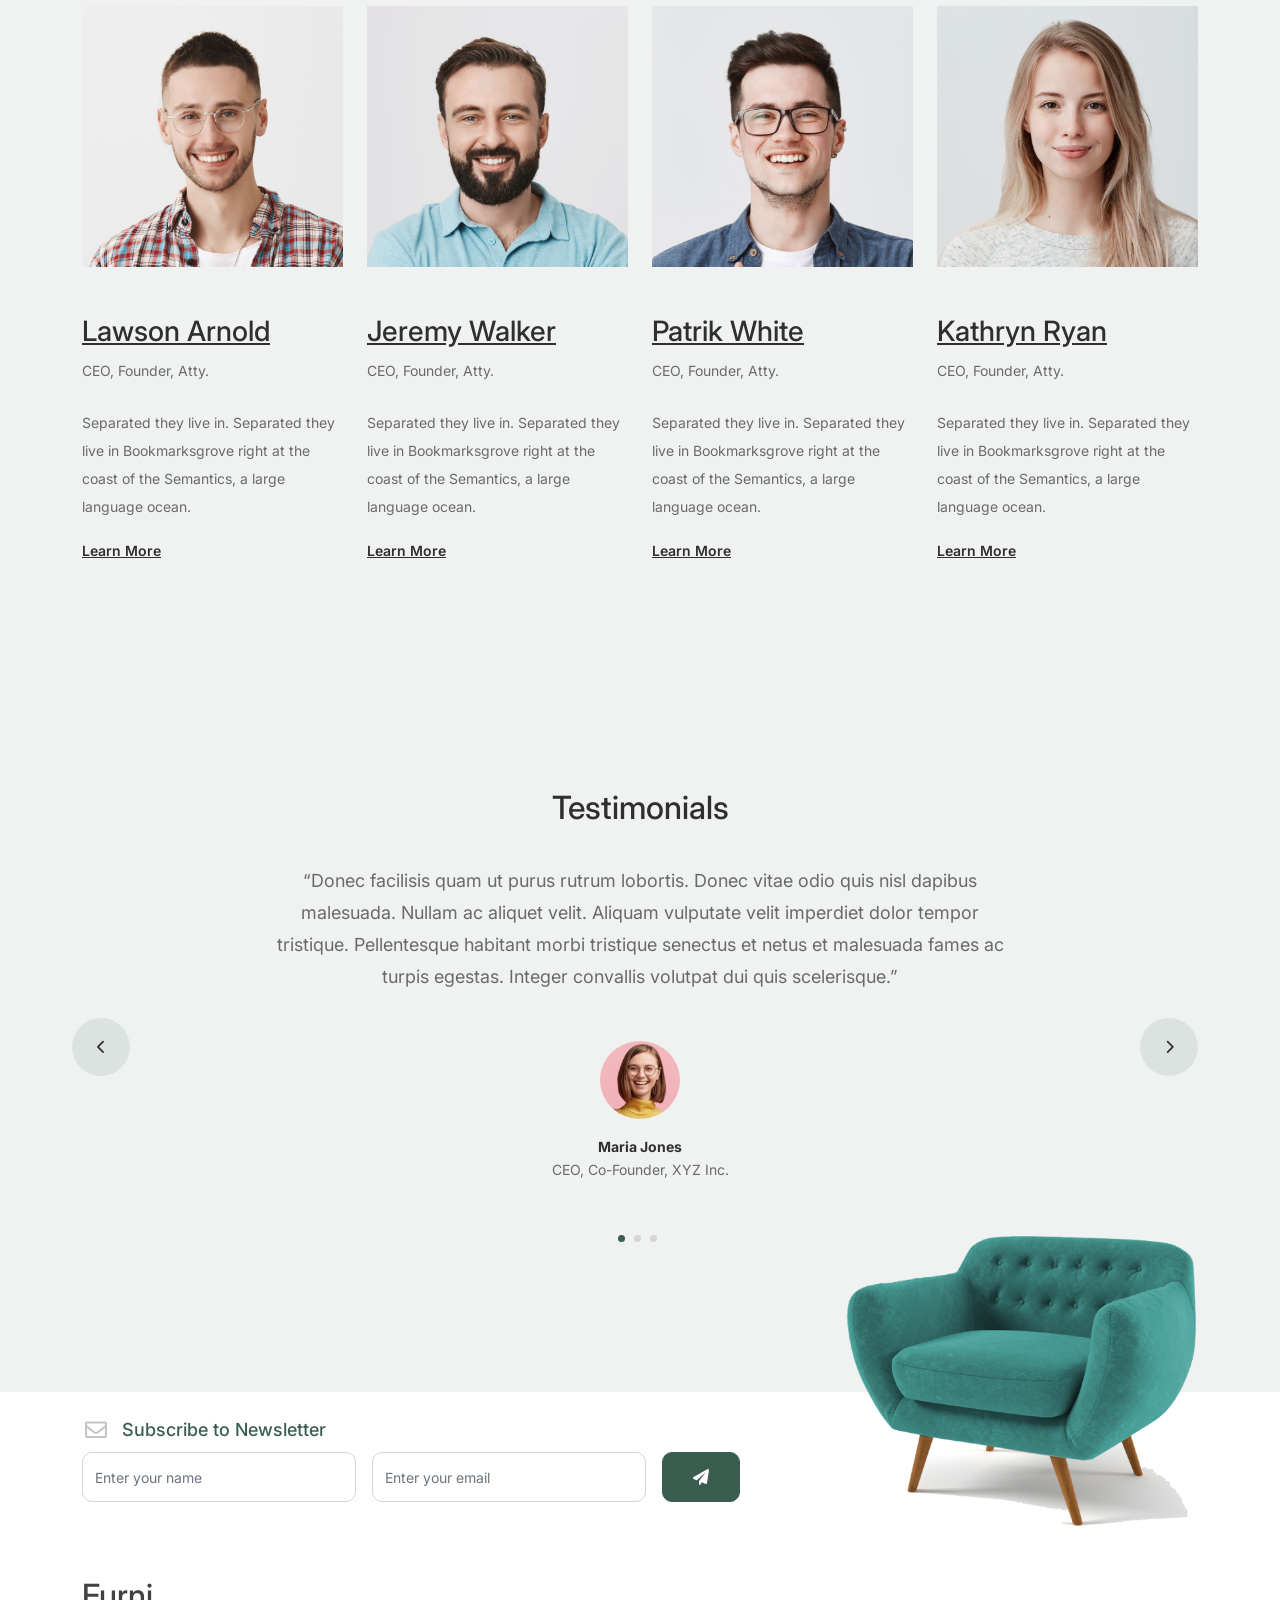
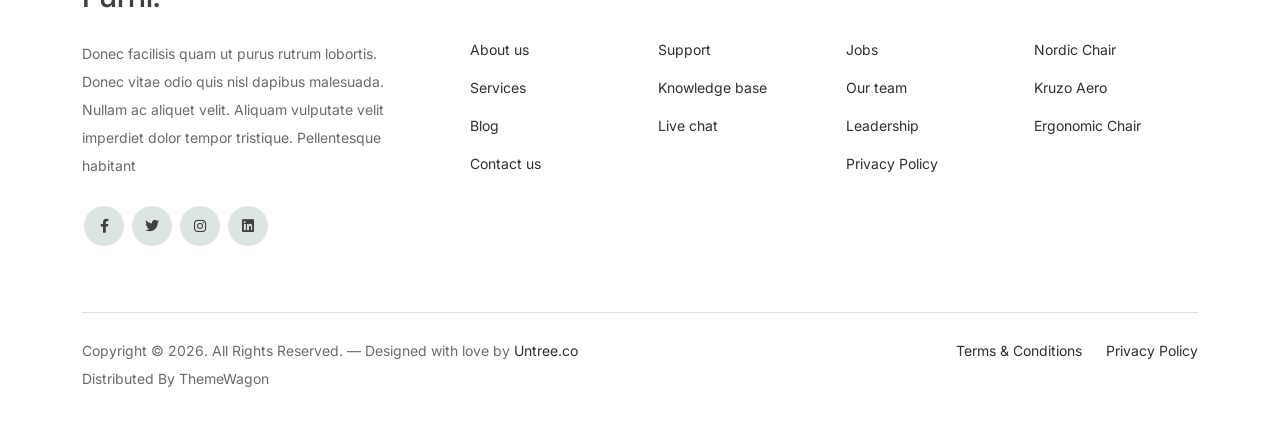
==== commit 5304c327: "segundo" ====
--- a/about.html
+++ b/about.html
@@ -7,422 +7,462 @@
 */ -->
 <!doctype html>
 <html lang="en">
+
 <head>
-  <meta charset="utf-8">
-  <meta name="viewport" content="width=device-width, initial-scale=1, shrink-to-fit=no">
-  <meta name="author" content="Untree.co">
-  <link rel="shortcut icon" href="favicon.png">
-
-  <meta name="description" content="" />
-  <meta name="keywords" content="bootstrap, bootstrap4" />
-
-		<!-- Bootstrap CSS -->
-		<link href="css/bootstrap.min.css" rel="stylesheet">
-		<link href="https://cdnjs.cloudflare.com/ajax/libs/font-awesome/6.0.0-beta3/css/all.min.css" rel="stylesheet">
-		<link href="css/tiny-slider.css" rel="stylesheet">
-		<link href="css/style.css" rel="stylesheet">
-		<title>Furni Free Bootstrap 5 Template for Furniture and Interior Design Websites by Untree.co </title>
-	</head>
-
-	<body>
-
-		<!-- Start Header/Navigation -->
-		<nav class="custom-navbar navbar navbar navbar-expand-md navbar-dark bg-dark" arial-label="Furni navigation bar">
-
-			<div class="container">
-				<a class="navbar-brand" href="index.html">Furni<span>.</span></a>
-
-				<button class="navbar-toggler" type="button" data-bs-toggle="collapse" data-bs-target="#navbarsFurni" aria-controls="navbarsFurni" aria-expanded="false" aria-label="Toggle navigation">
-					<span class="navbar-toggler-icon"></span>
-				</button>
-
-				<div class="collapse navbar-collapse" id="navbarsFurni">
-					<ul class="custom-navbar-nav navbar-nav ms-auto mb-2 mb-md-0">
-						<li class="nav-item ">
-							<a class="nav-link" href="index.html">Home</a>
-						</li>
-						<li><a class="nav-link" href="shop.html">Shop</a></li>
-						<li class="active"><a class="nav-link" href="about.html">About us</a></li>
-						<li><a class="nav-link" href="services.html">Services</a></li>
-						<li><a class="nav-link" href="blog.html">Blog</a></li>
-						<li><a class="nav-link" href="contact.html">Contact us</a></li>
+	<meta charset="utf-8">
+	<meta name="viewport" content="width=device-width, initial-scale=1, shrink-to-fit=no">
+	<meta name="author" content="Untree.co">
+	<link rel="shortcut icon" href="logo favicon.ico">
+
+	<meta name="description" content="" />
+	<meta name="keywords" content="bootstrap, bootstrap4" />
+
+	<!-- Bootstrap CSS -->
+	<link href="css/bootstrap.min.css" rel="stylesheet">
+	<link href="https://cdnjs.cloudflare.com/ajax/libs/font-awesome/6.0.0-beta3/css/all.min.css" rel="stylesheet">
+	<link href="css/tiny-slider.css" rel="stylesheet">
+	<link href="css/style.css" rel="stylesheet">
+	<title>Nemea Store </title>
+</head>
+
+<body>
+
+	<!-- Start Header/Navigation -->
+	<nav class="custom-navbar navbar navbar navbar-expand-md navbar-dark bg-dark" arial-label="Furni navigation bar">
+
+		<div class="container">
+			<a class="navbar-brand" href="index.html">Nemea<span>.</span></a>
+
+			<button class="navbar-toggler" type="button" data-bs-toggle="collapse" data-bs-target="#navbarsFurni"
+				aria-controls="navbarsFurni" aria-expanded="false" aria-label="Toggle navigation">
+				<span class="navbar-toggler-icon"></span>
+			</button>
+
+			<div class="collapse navbar-collapse" id="navbarsFurni">
+				<ul class="custom-navbar-nav navbar-nav ms-auto mb-2 mb-md-0">
+					<li class="nav-item ">
+						<a class="nav-link" href="index.html">Inicio</a>
+					</li>
+					<li><a class="nav-link" href="shop.html">Tienda</a></li>
+					<li class="active"><a class="nav-link" href="about.html">Sobre nosotros</a></li>
+					<li><a class="nav-link" href="services.html">Servicios</a></li>
+					<li><a class="nav-link" href="blog.html">Blog</a></li>
+					<li><a class="nav-link" href="contact.html">Contactenos</a></li>
+				</ul>
+
+				<ul class="custom-navbar-cta navbar-nav mb-2 mb-md-0 ms-5">
+					<li><a class="nav-link" href="#"><img src="images/user.svg"></a></li>
+					<li><a class="nav-link" href="cart.html"><img src="images/cart.svg"></a></li>
+				</ul>
+			</div>
+		</div>
+
+	</nav>
+	<!-- End Header/Navigation -->
+
+	<!-- Start Hero Section -->
+	<div class="hero">
+		<div class="container">
+			<div class="row justify-content-between">
+				<div class="col-lg-5">
+					<div class="intro-excerpt">
+						<h1>Sobre nosotros </h1>
+						<p class="mb-4">Lo que comenzó como un juego, se convirtió en un sueño en crecimiento.</p>
+						<p><a href="" class="btn btn-secondary me-2">Shop Now</a><a href="#"
+								class="btn btn-white-outline">Explore</a></p>
+					</div>
+				</div>
+				<div class="col-lg-7">
+					<div class="hero-img-wrap">
+						<img src="images/couch.png" class="img-fluid">
+					</div>
+				</div>
+			</div>
+		</div>
+	</div>
+	<!-- End Hero Section -->
+
+
+
+	<!-- Start Why Choose Us Section -->
+	<div class="why-choose-section">
+		<div class="container">
+			<div class="row justify-content-between align-items-center">
+				<div class="col-lg-6">
+					<h2 class="section-title">¿Por qué elegirnos?</h2>
+					<p>"En Nemea, comenzamos como un pequeño proyecto que fue tomando forma con el tiempo. A medida que
+						crecíamos, expandimos nuestras áreas de negocio, mejoramos nuestros procesos y nos adaptamos a
+						las necesidades del mercado. Hoy, seguimos evolucionando con un enfoque estratégico, impulsando
+						innovación y eficiencia en cada paso."</p>
+
+					<div class="row my-5">
+						<div class="col-6 col-md-6">
+							<div class="feature">
+								<div class="icon">
+									<img src="images/truck.svg" alt="Image" class="imf-fluid">
+								</div>
+								<h3>Fast &amp; Free Shipping</h3>
+								<p>Donec vitae odio quis nisl dapibus malesuada. Nullam ac aliquet velit. Aliquam
+									vulputate.</p>
+							</div>
+						</div>
+
+						<div class="col-6 col-md-6">
+							<div class="feature">
+								<div class="icon">
+									<img src="images/bag.svg" alt="Image" class="imf-fluid">
+								</div>
+								<h3>Easy to Shop</h3>
+								<p>Donec vitae odio quis nisl dapibus malesuada. Nullam ac aliquet velit. Aliquam
+									vulputate.</p>
+							</div>
+						</div>
+
+						<div class="col-6 col-md-6">
+							<div class="feature">
+								<div class="icon">
+									<img src="images/support.svg" alt="Image" class="imf-fluid">
+								</div>
+								<h3>24/7 Support</h3>
+								<p>Donec vitae odio quis nisl dapibus malesuada. Nullam ac aliquet velit. Aliquam
+									vulputate.</p>
+							</div>
+						</div>
+
+						<div class="col-6 col-md-6">
+							<div class="feature">
+								<div class="icon">
+									<img src="images/return.svg" alt="Image" class="imf-fluid">
+								</div>
+								<h3>Hassle Free Returns</h3>
+								<p>Donec vitae odio quis nisl dapibus malesuada. Nullam ac aliquet velit. Aliquam
+									vulputate.</p>
+							</div>
+						</div>
+
+					</div>
+				</div>
+
+				<div class="col-lg-5">
+					<div class="img-wrap">
+						<img src="images/why-choose-us-img.jpg" alt="Image" class="img-fluid">
+					</div>
+				</div>
+
+			</div>
+		</div>
+	</div>
+	<!-- End Why Choose Us Section -->
+
+	<!-- Start Team Section -->
+	<div class="untree_co-section">
+		<div class="container">
+
+			<div class="row mb-5">
+				<div class="col-lg-5 mx-auto text-center">
+					<h2 class="section-title">Our Team</h2>
+				</div>
+			</div>
+
+			<div class="row">
+
+				<!-- Start Column 1 -->
+				<div class="col-12 col-md-6 col-lg-3 mb-5 mb-md-0">
+					<img src="images/person_1.jpg" class="img-fluid mb-5">
+					<h3 clas><a href="#"><span class="">Lawson</span> Arnold</a></h3>
+					<span class="d-block position mb-4">CEO, Founder, Atty.</span>
+					<p>Separated they live in.
+						Separated they live in Bookmarksgrove right at the coast of the Semantics, a large language
+						ocean.</p>
+					<p class="mb-0"><a href="#" class="more dark">Learn More <span
+								class="icon-arrow_forward"></span></a></p>
+				</div>
+				<!-- End Column 1 -->
+
+				<!-- Start Column 2 -->
+				<div class="col-12 col-md-6 col-lg-3 mb-5 mb-md-0">
+					<img src="images/person_2.jpg" class="img-fluid mb-5">
+
+					<h3 clas><a href="#"><span class="">Jeremy</span> Walker</a></h3>
+					<span class="d-block position mb-4">CEO, Founder, Atty.</span>
+					<p>Separated they live in.
+						Separated they live in Bookmarksgrove right at the coast of the Semantics, a large language
+						ocean.</p>
+					<p class="mb-0"><a href="#" class="more dark">Learn More <span
+								class="icon-arrow_forward"></span></a></p>
+
+				</div>
+				<!-- End Column 2 -->
+
+				<!-- Start Column 3 -->
+				<div class="col-12 col-md-6 col-lg-3 mb-5 mb-md-0">
+					<img src="images/person_3.jpg" class="img-fluid mb-5">
+					<h3 clas><a href="#"><span class="">Patrik</span> White</a></h3>
+					<span class="d-block position mb-4">CEO, Founder, Atty.</span>
+					<p>Separated they live in.
+						Separated they live in Bookmarksgrove right at the coast of the Semantics, a large language
+						ocean.</p>
+					<p class="mb-0"><a href="#" class="more dark">Learn More <span
+								class="icon-arrow_forward"></span></a></p>
+				</div>
+				<!-- End Column 3 -->
+
+				<!-- Start Column 4 -->
+				<div class="col-12 col-md-6 col-lg-3 mb-5 mb-md-0">
+					<img src="images/person_4.jpg" class="img-fluid mb-5">
+
+					<h3 clas><a href="#"><span class="">Kathryn</span> Ryan</a></h3>
+					<span class="d-block position mb-4">CEO, Founder, Atty.</span>
+					<p>Separated they live in.
+						Separated they live in Bookmarksgrove right at the coast of the Semantics, a large language
+						ocean.</p>
+					<p class="mb-0"><a href="#" class="more dark">Learn More <span
+								class="icon-arrow_forward"></span></a></p>
+
+
+				</div>
+				<!-- End Column 4 -->
+
+
+
+			</div>
+		</div>
+	</div>
+	<!-- End Team Section -->
+
+
+
+	<!-- Start Testimonial Slider -->
+	<div class="testimonial-section before-footer-section">
+		<div class="container">
+			<div class="row">
+				<div class="col-lg-7 mx-auto text-center">
+					<h2 class="section-title">Testimonials</h2>
+				</div>
+			</div>
+
+			<div class="row justify-content-center">
+				<div class="col-lg-12">
+					<div class="testimonial-slider-wrap text-center">
+
+						<div id="testimonial-nav">
+							<span class="prev" data-controls="prev"><span class="fa fa-chevron-left"></span></span>
+							<span class="next" data-controls="next"><span class="fa fa-chevron-right"></span></span>
+						</div>
+
+						<div class="testimonial-slider">
+
+							<div class="item">
+								<div class="row justify-content-center">
+									<div class="col-lg-8 mx-auto">
+
+										<div class="testimonial-block text-center">
+											<blockquote class="mb-5">
+												<p>&ldquo;Donec facilisis quam ut purus rutrum lobortis. Donec vitae
+													odio quis nisl dapibus malesuada. Nullam ac aliquet velit. Aliquam
+													vulputate velit imperdiet dolor tempor tristique. Pellentesque
+													habitant morbi tristique senectus et netus et malesuada fames ac
+													turpis egestas. Integer convallis volutpat dui quis
+													scelerisque.&rdquo;</p>
+											</blockquote>
+
+											<div class="author-info">
+												<div class="author-pic">
+													<img src="images/person-1.png" alt="Maria Jones" class="img-fluid">
+												</div>
+												<h3 class="font-weight-bold">Maria Jones</h3>
+												<span class="position d-block mb-3">CEO, Co-Founder, XYZ Inc.</span>
+											</div>
+										</div>
+
+									</div>
+								</div>
+							</div>
+							<!-- END item -->
+
+							<div class="item">
+								<div class="row justify-content-center">
+									<div class="col-lg-8 mx-auto">
+
+										<div class="testimonial-block text-center">
+											<blockquote class="mb-5">
+												<p>&ldquo;Donec facilisis quam ut purus rutrum lobortis. Donec vitae
+													odio quis nisl dapibus malesuada. Nullam ac aliquet velit. Aliquam
+													vulputate velit imperdiet dolor tempor tristique. Pellentesque
+													habitant morbi tristique senectus et netus et malesuada fames ac
+													turpis egestas. Integer convallis volutpat dui quis
+													scelerisque.&rdquo;</p>
+											</blockquote>
+
+											<div class="author-info">
+												<div class="author-pic">
+													<img src="images/person-1.png" alt="Maria Jones" class="img-fluid">
+												</div>
+												<h3 class="font-weight-bold">Maria Jones</h3>
+												<span class="position d-block mb-3">CEO, Co-Founder, XYZ Inc.</span>
+											</div>
+										</div>
+
+									</div>
+								</div>
+							</div>
+							<!-- END item -->
+
+							<div class="item">
+								<div class="row justify-content-center">
+									<div class="col-lg-8 mx-auto">
+
+										<div class="testimonial-block text-center">
+											<blockquote class="mb-5">
+												<p>&ldquo;Donec facilisis quam ut purus rutrum lobortis. Donec vitae
+													odio quis nisl dapibus malesuada. Nullam ac aliquet velit. Aliquam
+													vulputate velit imperdiet dolor tempor tristique. Pellentesque
+													habitant morbi tristique senectus et netus et malesuada fames ac
+													turpis egestas. Integer convallis volutpat dui quis
+													scelerisque.&rdquo;</p>
+											</blockquote>
+
+											<div class="author-info">
+												<div class="author-pic">
+													<img src="images/person-1.png" alt="Maria Jones" class="img-fluid">
+												</div>
+												<h3 class="font-weight-bold">Maria Jones</h3>
+												<span class="position d-block mb-3">CEO, Co-Founder, XYZ Inc.</span>
+											</div>
+										</div>
+
+									</div>
+								</div>
+							</div>
+							<!-- END item -->
+
+						</div>
+
+					</div>
+				</div>
+			</div>
+		</div>
+	</div>
+	<!-- End Testimonial Slider -->
+
+
+
+	<!-- Start Footer Section -->
+	<footer class="footer-section">
+		<div class="container relative">
+
+			<div class="sofa-img">
+				<img src="images/sofa.png" alt="Image" class="img-fluid">
+			</div>
+
+			<div class="row">
+				<div class="col-lg-8">
+					<div class="subscription-form">
+						<h3 class="d-flex align-items-center"><span class="me-1"><img src="images/envelope-outline.svg"
+									alt="Image" class="img-fluid"></span><span>Subscribe to Newsletter</span></h3>
+
+						<form action="#" class="row g-3">
+							<div class="col-auto">
+								<input type="text" class="form-control" placeholder="Enter your name">
+							</div>
+							<div class="col-auto">
+								<input type="email" class="form-control" placeholder="Enter your email">
+							</div>
+							<div class="col-auto">
+								<button class="btn btn-primary">
+									<span class="fa fa-paper-plane"></span>
+								</button>
+							</div>
+						</form>
+
+					</div>
+				</div>
+			</div>
+
+			<div class="row g-5 mb-5">
+				<div class="col-lg-4">
+					<div class="mb-4 footer-logo-wrap"><a href="#" class="footer-logo">Furni<span>.</span></a></div>
+					<p class="mb-4">Donec facilisis quam ut purus rutrum lobortis. Donec vitae odio quis nisl dapibus
+						malesuada. Nullam ac aliquet velit. Aliquam vulputate velit imperdiet dolor tempor tristique.
+						Pellentesque habitant</p>
+
+					<ul class="list-unstyled custom-social">
+						<li><a href="#"><span class="fa fa-brands fa-facebook-f"></span></a></li>
+						<li><a href="#"><span class="fa fa-brands fa-twitter"></span></a></li>
+						<li><a href="#"><span class="fa fa-brands fa-instagram"></span></a></li>
+						<li><a href="#"><span class="fa fa-brands fa-linkedin"></span></a></li>
 					</ul>
-
-					<ul class="custom-navbar-cta navbar-nav mb-2 mb-md-0 ms-5">
-						<li><a class="nav-link" href="#"><img src="images/user.svg"></a></li>
-						<li><a class="nav-link" href="cart.html"><img src="images/cart.svg"></a></li>
-					</ul>
-				</div>
-			</div>
-				
-		</nav>
-		<!-- End Header/Navigation -->
-
-		<!-- Start Hero Section -->
-			<div class="hero">
-				<div class="container">
-					<div class="row justify-content-between">
-						<div class="col-lg-5">
-							<div class="intro-excerpt">
-								<h1>About Us</h1>
-								<p class="mb-4">Donec vitae odio quis nisl dapibus malesuada. Nullam ac aliquet velit. Aliquam vulputate velit imperdiet dolor tempor tristique.</p>
-								<p><a href="" class="btn btn-secondary me-2">Shop Now</a><a href="#" class="btn btn-white-outline">Explore</a></p>
-							</div>
-						</div>
-						<div class="col-lg-7">
-							<div class="hero-img-wrap">
-								<img src="images/couch.png" class="img-fluid">
-							</div>
-						</div>
-					</div>
-				</div>
-			</div>
-		<!-- End Hero Section -->
-
-		
-
-		<!-- Start Why Choose Us Section -->
-		<div class="why-choose-section">
-			<div class="container">
-				<div class="row justify-content-between align-items-center">
-					<div class="col-lg-6">
-						<h2 class="section-title">Why Choose Us</h2>
-						<p>Donec vitae odio quis nisl dapibus malesuada. Nullam ac aliquet velit. Aliquam vulputate velit imperdiet dolor tempor tristique.</p>
-
-						<div class="row my-5">
-							<div class="col-6 col-md-6">
-								<div class="feature">
-									<div class="icon">
-										<img src="images/truck.svg" alt="Image" class="imf-fluid">
-									</div>
-									<h3>Fast &amp; Free Shipping</h3>
-									<p>Donec vitae odio quis nisl dapibus malesuada. Nullam ac aliquet velit. Aliquam vulputate.</p>
-								</div>
-							</div>
-
-							<div class="col-6 col-md-6">
-								<div class="feature">
-									<div class="icon">
-										<img src="images/bag.svg" alt="Image" class="imf-fluid">
-									</div>
-									<h3>Easy to Shop</h3>
-									<p>Donec vitae odio quis nisl dapibus malesuada. Nullam ac aliquet velit. Aliquam vulputate.</p>
-								</div>
-							</div>
-
-							<div class="col-6 col-md-6">
-								<div class="feature">
-									<div class="icon">
-										<img src="images/support.svg" alt="Image" class="imf-fluid">
-									</div>
-									<h3>24/7 Support</h3>
-									<p>Donec vitae odio quis nisl dapibus malesuada. Nullam ac aliquet velit. Aliquam vulputate.</p>
-								</div>
-							</div>
-
-							<div class="col-6 col-md-6">
-								<div class="feature">
-									<div class="icon">
-										<img src="images/return.svg" alt="Image" class="imf-fluid">
-									</div>
-									<h3>Hassle Free Returns</h3>
-									<p>Donec vitae odio quis nisl dapibus malesuada. Nullam ac aliquet velit. Aliquam vulputate.</p>
-								</div>
-							</div>
-
-						</div>
-					</div>
-
-					<div class="col-lg-5">
-						<div class="img-wrap">
-							<img src="images/why-choose-us-img.jpg" alt="Image" class="img-fluid">
-						</div>
-					</div>
-
-				</div>
-			</div>
-		</div>
-		<!-- End Why Choose Us Section -->
-
-		<!-- Start Team Section -->
-		<div class="untree_co-section">
-			<div class="container">
-
-				<div class="row mb-5">
-					<div class="col-lg-5 mx-auto text-center">
-						<h2 class="section-title">Our Team</h2>
-					</div>
-				</div>
-
-				<div class="row">
-
-					<!-- Start Column 1 -->
-					<div class="col-12 col-md-6 col-lg-3 mb-5 mb-md-0">
-						<img src="images/person_1.jpg" class="img-fluid mb-5">
-						<h3 clas><a href="#"><span class="">Lawson</span> Arnold</a></h3>
-            <span class="d-block position mb-4">CEO, Founder, Atty.</span>
-            <p>Separated they live in.
-            Separated they live in Bookmarksgrove right at the coast of the Semantics, a large language ocean.</p>
-            <p class="mb-0"><a href="#" class="more dark">Learn More <span class="icon-arrow_forward"></span></a></p>
-					</div> 
-					<!-- End Column 1 -->
-
-					<!-- Start Column 2 -->
-					<div class="col-12 col-md-6 col-lg-3 mb-5 mb-md-0">
-						<img src="images/person_2.jpg" class="img-fluid mb-5">
-
-						<h3 clas><a href="#"><span class="">Jeremy</span> Walker</a></h3>
-            <span class="d-block position mb-4">CEO, Founder, Atty.</span>
-            <p>Separated they live in.
-            Separated they live in Bookmarksgrove right at the coast of the Semantics, a large language ocean.</p>
-            <p class="mb-0"><a href="#" class="more dark">Learn More <span class="icon-arrow_forward"></span></a></p>
-
-					</div> 
-					<!-- End Column 2 -->
-
-					<!-- Start Column 3 -->
-					<div class="col-12 col-md-6 col-lg-3 mb-5 mb-md-0">
-						<img src="images/person_3.jpg" class="img-fluid mb-5">
-						<h3 clas><a href="#"><span class="">Patrik</span> White</a></h3>
-            <span class="d-block position mb-4">CEO, Founder, Atty.</span>
-            <p>Separated they live in.
-            Separated they live in Bookmarksgrove right at the coast of the Semantics, a large language ocean.</p>
-            <p class="mb-0"><a href="#" class="more dark">Learn More <span class="icon-arrow_forward"></span></a></p>
-					</div> 
-					<!-- End Column 3 -->
-
-					<!-- Start Column 4 -->
-					<div class="col-12 col-md-6 col-lg-3 mb-5 mb-md-0">
-						<img src="images/person_4.jpg" class="img-fluid mb-5">
-
-						<h3 clas><a href="#"><span class="">Kathryn</span> Ryan</a></h3>
-            <span class="d-block position mb-4">CEO, Founder, Atty.</span>
-            <p>Separated they live in.
-            Separated they live in Bookmarksgrove right at the coast of the Semantics, a large language ocean.</p>
-            <p class="mb-0"><a href="#" class="more dark">Learn More <span class="icon-arrow_forward"></span></a></p>
-
-          
-					</div> 
-					<!-- End Column 4 -->
-
-					
-
-				</div>
-			</div>
-		</div>
-		<!-- End Team Section -->
-
-		
-
-		<!-- Start Testimonial Slider -->
-		<div class="testimonial-section before-footer-section">
-			<div class="container">
-				<div class="row">
-					<div class="col-lg-7 mx-auto text-center">
-						<h2 class="section-title">Testimonials</h2>
-					</div>
-				</div>
-
-				<div class="row justify-content-center">
-					<div class="col-lg-12">
-						<div class="testimonial-slider-wrap text-center">
-
-							<div id="testimonial-nav">
-								<span class="prev" data-controls="prev"><span class="fa fa-chevron-left"></span></span>
-								<span class="next" data-controls="next"><span class="fa fa-chevron-right"></span></span>
-							</div>
-
-							<div class="testimonial-slider">
-								
-								<div class="item">
-									<div class="row justify-content-center">
-										<div class="col-lg-8 mx-auto">
-
-											<div class="testimonial-block text-center">
-												<blockquote class="mb-5">
-													<p>&ldquo;Donec facilisis quam ut purus rutrum lobortis. Donec vitae odio quis nisl dapibus malesuada. Nullam ac aliquet velit. Aliquam vulputate velit imperdiet dolor tempor tristique. Pellentesque habitant morbi tristique senectus et netus et malesuada fames ac turpis egestas. Integer convallis volutpat dui quis scelerisque.&rdquo;</p>
-												</blockquote>
-
-												<div class="author-info">
-													<div class="author-pic">
-														<img src="images/person-1.png" alt="Maria Jones" class="img-fluid">
-													</div>
-													<h3 class="font-weight-bold">Maria Jones</h3>
-													<span class="position d-block mb-3">CEO, Co-Founder, XYZ Inc.</span>
-												</div>
-											</div>
-
-										</div>
-									</div>
-								</div> 
-								<!-- END item -->
-
-								<div class="item">
-									<div class="row justify-content-center">
-										<div class="col-lg-8 mx-auto">
-
-											<div class="testimonial-block text-center">
-												<blockquote class="mb-5">
-													<p>&ldquo;Donec facilisis quam ut purus rutrum lobortis. Donec vitae odio quis nisl dapibus malesuada. Nullam ac aliquet velit. Aliquam vulputate velit imperdiet dolor tempor tristique. Pellentesque habitant morbi tristique senectus et netus et malesuada fames ac turpis egestas. Integer convallis volutpat dui quis scelerisque.&rdquo;</p>
-												</blockquote>
-
-												<div class="author-info">
-													<div class="author-pic">
-														<img src="images/person-1.png" alt="Maria Jones" class="img-fluid">
-													</div>
-													<h3 class="font-weight-bold">Maria Jones</h3>
-													<span class="position d-block mb-3">CEO, Co-Founder, XYZ Inc.</span>
-												</div>
-											</div>
-
-										</div>
-									</div>
-								</div> 
-								<!-- END item -->
-
-								<div class="item">
-									<div class="row justify-content-center">
-										<div class="col-lg-8 mx-auto">
-
-											<div class="testimonial-block text-center">
-												<blockquote class="mb-5">
-													<p>&ldquo;Donec facilisis quam ut purus rutrum lobortis. Donec vitae odio quis nisl dapibus malesuada. Nullam ac aliquet velit. Aliquam vulputate velit imperdiet dolor tempor tristique. Pellentesque habitant morbi tristique senectus et netus et malesuada fames ac turpis egestas. Integer convallis volutpat dui quis scelerisque.&rdquo;</p>
-												</blockquote>
-
-												<div class="author-info">
-													<div class="author-pic">
-														<img src="images/person-1.png" alt="Maria Jones" class="img-fluid">
-													</div>
-													<h3 class="font-weight-bold">Maria Jones</h3>
-													<span class="position d-block mb-3">CEO, Co-Founder, XYZ Inc.</span>
-												</div>
-											</div>
-
-										</div>
-									</div>
-								</div> 
-								<!-- END item -->
-
-							</div>
-
-						</div>
-					</div>
-				</div>
-			</div>
-		</div>
-		<!-- End Testimonial Slider -->
-
-		
-
-		<!-- Start Footer Section -->
-		<footer class="footer-section">
-			<div class="container relative">
-
-				<div class="sofa-img">
-					<img src="images/sofa.png" alt="Image" class="img-fluid">
-				</div>
-
-				<div class="row">
-					<div class="col-lg-8">
-						<div class="subscription-form">
-							<h3 class="d-flex align-items-center"><span class="me-1"><img src="images/envelope-outline.svg" alt="Image" class="img-fluid"></span><span>Subscribe to Newsletter</span></h3>
-
-							<form action="#" class="row g-3">
-								<div class="col-auto">
-									<input type="text" class="form-control" placeholder="Enter your name">
-								</div>
-								<div class="col-auto">
-									<input type="email" class="form-control" placeholder="Enter your email">
-								</div>
-								<div class="col-auto">
-									<button class="btn btn-primary">
-										<span class="fa fa-paper-plane"></span>
-									</button>
-								</div>
-							</form>
-
-						</div>
-					</div>
-				</div>
-
-				<div class="row g-5 mb-5">
-					<div class="col-lg-4">
-						<div class="mb-4 footer-logo-wrap"><a href="#" class="footer-logo">Furni<span>.</span></a></div>
-						<p class="mb-4">Donec facilisis quam ut purus rutrum lobortis. Donec vitae odio quis nisl dapibus malesuada. Nullam ac aliquet velit. Aliquam vulputate velit imperdiet dolor tempor tristique. Pellentesque habitant</p>
-
-						<ul class="list-unstyled custom-social">
-							<li><a href="#"><span class="fa fa-brands fa-facebook-f"></span></a></li>
-							<li><a href="#"><span class="fa fa-brands fa-twitter"></span></a></li>
-							<li><a href="#"><span class="fa fa-brands fa-instagram"></span></a></li>
-							<li><a href="#"><span class="fa fa-brands fa-linkedin"></span></a></li>
-						</ul>
-					</div>
-
-					<div class="col-lg-8">
-						<div class="row links-wrap">
-							<div class="col-6 col-sm-6 col-md-3">
-								<ul class="list-unstyled">
-									<li><a href="#">About us</a></li>
-									<li><a href="#">Services</a></li>
-									<li><a href="#">Blog</a></li>
-									<li><a href="#">Contact us</a></li>
-								</ul>
-							</div>
-
-							<div class="col-6 col-sm-6 col-md-3">
-								<ul class="list-unstyled">
-									<li><a href="#">Support</a></li>
-									<li><a href="#">Knowledge base</a></li>
-									<li><a href="#">Live chat</a></li>
-								</ul>
-							</div>
-
-							<div class="col-6 col-sm-6 col-md-3">
-								<ul class="list-unstyled">
-									<li><a href="#">Jobs</a></li>
-									<li><a href="#">Our team</a></li>
-									<li><a href="#">Leadership</a></li>
-									<li><a href="#">Privacy Policy</a></li>
-								</ul>
-							</div>
-
-							<div class="col-6 col-sm-6 col-md-3">
-								<ul class="list-unstyled">
-									<li><a href="#">Nordic Chair</a></li>
-									<li><a href="#">Kruzo Aero</a></li>
-									<li><a href="#">Ergonomic Chair</a></li>
-								</ul>
-							</div>
-						</div>
-					</div>
-
-				</div>
-
-				<div class="border-top copyright">
-					<div class="row pt-4">
-						<div class="col-lg-6">
-							<p class="mb-2 text-center text-lg-start">Copyright &copy;<script>document.write(new Date().getFullYear());</script>. All Rights Reserved. &mdash; Designed with love by <a href="https://untree.co">Untree.co</a> Distributed By <a hreff="https://themewagon.com">ThemeWagon</a>  <!-- License information: https://untree.co/license/ -->
-            </p>
-						</div>
-
-						<div class="col-lg-6 text-center text-lg-end">
-							<ul class="list-unstyled d-inline-flex ms-auto">
-								<li class="me-4"><a href="#">Terms &amp; Conditions</a></li>
+				</div>
+
+				<div class="col-lg-8">
+					<div class="row links-wrap">
+						<div class="col-6 col-sm-6 col-md-3">
+							<ul class="list-unstyled">
+								<li><a href="#">About us</a></li>
+								<li><a href="#">Services</a></li>
+								<li><a href="#">Blog</a></li>
+								<li><a href="#">Contact us</a></li>
+							</ul>
+						</div>
+
+						<div class="col-6 col-sm-6 col-md-3">
+							<ul class="list-unstyled">
+								<li><a href="#">Support</a></li>
+								<li><a href="#">Knowledge base</a></li>
+								<li><a href="#">Live chat</a></li>
+							</ul>
+						</div>
+
+						<div class="col-6 col-sm-6 col-md-3">
+							<ul class="list-unstyled">
+								<li><a href="#">Jobs</a></li>
+								<li><a href="#">Our team</a></li>
+								<li><a href="#">Leadership</a></li>
 								<li><a href="#">Privacy Policy</a></li>
 							</ul>
 						</div>
 
-					</div>
-				</div>
-
-			</div>
-		</footer>
-		<!-- End Footer Section -->	
-
-
-		<script src="js/bootstrap.bundle.min.js"></script>
-		<script src="js/tiny-slider.js"></script>
-		<script src="js/custom.js"></script>
-	</body>
-
-</html>
+						<div class="col-6 col-sm-6 col-md-3">
+							<ul class="list-unstyled">
+								<li><a href="#">Nordic Chair</a></li>
+								<li><a href="#">Kruzo Aero</a></li>
+								<li><a href="#">Ergonomic Chair</a></li>
+							</ul>
+						</div>
+					</div>
+				</div>
+
+			</div>
+
+			<div class="border-top copyright">
+				<div class="row pt-4">
+					<div class="col-lg-6">
+						<p class="mb-2 text-center text-lg-start">Copyright &copy;
+							<script>document.write(new Date().getFullYear());</script>. All Rights Reserved. &mdash;
+							Designed with love by <a href="https://untree.co">Untree.co</a> Distributed By <a
+								hreff="https://themewagon.com">ThemeWagon</a>
+							<!-- License information: https://untree.co/license/ -->
+						</p>
+					</div>
+
+					<div class="col-lg-6 text-center text-lg-end">
+						<ul class="list-unstyled d-inline-flex ms-auto">
+							<li class="me-4"><a href="#">Terms &amp; Conditions</a></li>
+							<li><a href="#">Privacy Policy</a></li>
+						</ul>
+					</div>
+
+				</div>
+			</div>
+
+		</div>
+	</footer>
+	<!-- End Footer Section -->
+
+
+	<script src="js/bootstrap.bundle.min.js"></script>
+	<script src="js/tiny-slider.js"></script>
+	<script src="js/custom.js"></script>
+</body>
+
+</html>
--- a/css/style.css
+++ b/css/style.css
@@ -5,23 +5,163 @@
 * License: https://creativecommons.org/licenses/by/3.0/
 */
 @import url("https://fonts.googleapis.com/css2?family=Inter:wght@400;500;600;700;800&display=swap");
+@import url("producto.css");
 body {
   overflow-x: hidden;
   position: relative; }
 
-.whatsapp-button {
-    position: fixed;
-    bottom: 20px;
-    right: 20px;
-    background-color: #25D366;
-    color: white;
-    padding: 10px 20px;
-    border-radius: 50px;
-    text-decoration: none;
-    font-weight: bold;
-    box-shadow: 2px 2px 10px rgba(0, 0, 0, 0.2);
-    z-index: 9999; /* Asegura que esté por encima de otros elementos */
-}
+/*yo*/
+.nemea {
+  display: flex;
+  justify-content: center; /* Centra horizontalmente */
+  align-items: center; /* Centra verticalmente */
+  
+}
+
+.nemea img {
+  max-width: 100%; /* Para que la imagen no sobrepase el ancho */
+  height: auto; /* Mantiene la proporción */
+}
+
+.info-pedidos {
+  text-align: center;
+  padding: 50px 20px;
+  background-color: #121212; /* Fondo oscuro */
+  color: #ffffff; /* Texto blanco */
+}
+
+.info-pedidos h2 {
+  font-size: 2rem;
+  margin-bottom: 20px;
+  color: #f1f1f1;
+}
+
+.contenedor {
+  display: flex;
+  flex-wrap: wrap;
+  justify-content: center;
+  gap: 20px;
+}
+
+.caja {
+  background: #1e1e1e; /* Cajas con tono más claro para contraste */
+  padding: 20px;
+  border-radius: 10px;
+  box-shadow: 0 4px 8px rgba(255, 255, 255, 0.1);
+  max-width: 300px;
+  text-align: center;
+}
+
+.caja h3 {
+  font-size: 1.5rem;
+  margin-bottom: 10px;
+  color: #f8c20e; /* Un color llamativo para los títulos */
+}
+
+.caja p {
+  font-size: 1rem;
+  color: #ddd; /* Texto más claro para mejor lectura */
+}
+
+/* 📱 Responsive */
+@media (max-width: 768px) {
+  .contenedor {
+      flex-direction: column;
+      align-items: center;
+  }
+}
+
+
+.subscription-form img {
+  width: 28px; /* Ajusta según se necesite */
+  height: auto;
+  margin-right: 8px;
+}
+.imgperro{
+  width: 100%;
+  height: 600px;
+  object-fit: cover; /* Mantiene la proporción sin deformar */
+  display: block; /* Evita espacios adicionales en algunos navegadores */
+  object-fit: contain;
+}
+
+
+
+.containerner {
+  display: flex;
+  justify-content: center;  /* Centra horizontalmente */
+  align-items: center;      /* Centra verticalmente */
+  height: 80vh;             /* Ajusta la altura para centrar en la pantalla */
+  gap: 50px;                /* Espacio entre las tarjetas */
+  flex-wrap: wrap;          /* Permite que los cards se acomoden en pantallas pequeñas */
+}
+
+.card {
+  background: #d3d3d3;
+  border-radius: 15px;
+  padding: 20px;
+  width: 250px;
+  text-align: center;
+  transition: transform 0.3s ease;
+  text-decoration: none;
+  color: black;
+}
+
+.card:hover {
+  transform: scale(1.05);
+}
+
+.card img {
+  width: 100%;            /* Ocupará todo el ancho del card */
+  height: 150px;          /* Altura fija para todas las imágenes */
+  object-fit: cover;      /* Recorta la imagen sin deformarla */
+  border-radius: 10px;    /* Bordes redondeados opcionales */
+}
+
+.card p {
+  font-size: 1.2rem;
+  font-weight: bold;
+  margin-top: 10px;
+}
+
+.whatsapp-btn {
+  position: fixed;
+  bottom: 20px;
+  right: 20px;
+  width: 60px;
+  height: 60px;
+  background-color: #25D366;
+  border-radius: 50%;
+  display: flex;
+  align-items: center;
+  justify-content: center;
+  box-shadow: 0 4px 8px rgba(0, 0, 0, 0.3);
+  transition: transform 0.3s ease-in-out;
+}
+
+.whatsapp-btn img {
+  width: 35px;
+  height: 35px;
+}
+
+.whatsapp-btn:hover {
+  transform: scale(1.1);
+}
+
+/* 📱 Responsive */
+@media (max-width: 600px) {
+  .whatsapp-btn {
+      width: 50px;
+      height: 50px;
+  }
+  .whatsapp-btn img {
+      width: 30px;
+      height: 30px;
+  }
+}
+
+/*yo*/
+
 body {
   font-family: "Inter", sans-serif;
   font-weight: 400;
@@ -45,8 +185,8 @@
 
 .custom-navbar {
   background: #2f3131 !important;
-  padding-top: 20px;
-  padding-bottom: 20px; }
+  padding-top: 5px;
+  padding-bottom: 5px; }
   .custom-navbar .navbar-brand {
     font-size: 32px;
     font-weight: 600; }
@@ -273,6 +413,7 @@
       -webkit-transition: .3s all ease;
       -o-transition: .3s all ease;
       transition: .3s all ease; }
+    
     .product-section .product-item:hover .product-thumbnail {
       top: -25px; }
     .product-section .product-item:hover .icon-cross {
@@ -298,8 +439,7 @@
       -ms-transform: translate(-40%, -40%);
       transform: translate(-40%, -40%);
       z-index: -1; }
-    .why-choose-section .img-wrap img {
-      border-radius: 20px; }
+      
 
 .feature {
   margin-bottom: 30px; }
@@ -547,7 +687,7 @@
     opacity: .7; }
 
 .footer-section {
-  padding: 80px 0;
+  padding: 25px 0;
   background: #ffffff; }
   .footer-section .relative {
     position: relative; }
@@ -611,7 +751,7 @@
     font-size: 32px;
     font-weight: 500;
     text-decoration: none;
-    color: #3b5d50; }
+    color: #3f4241; }
   .footer-section .custom-social li {
     margin: 2px;
     display: inline-block; }
@@ -622,10 +762,10 @@
       line-height: 40px;
       display: inline-block;
       background: #dce5e4;
-      color: #3b5d50;
+      color: #3f4241;
       border-radius: 50%; }
       .footer-section .custom-social li a:hover {
-        background: #3b5d50;
+        background: #3f4241;
         color: #ffffff; }
   .footer-section .border-top {
     border-color: #dce5e4; }
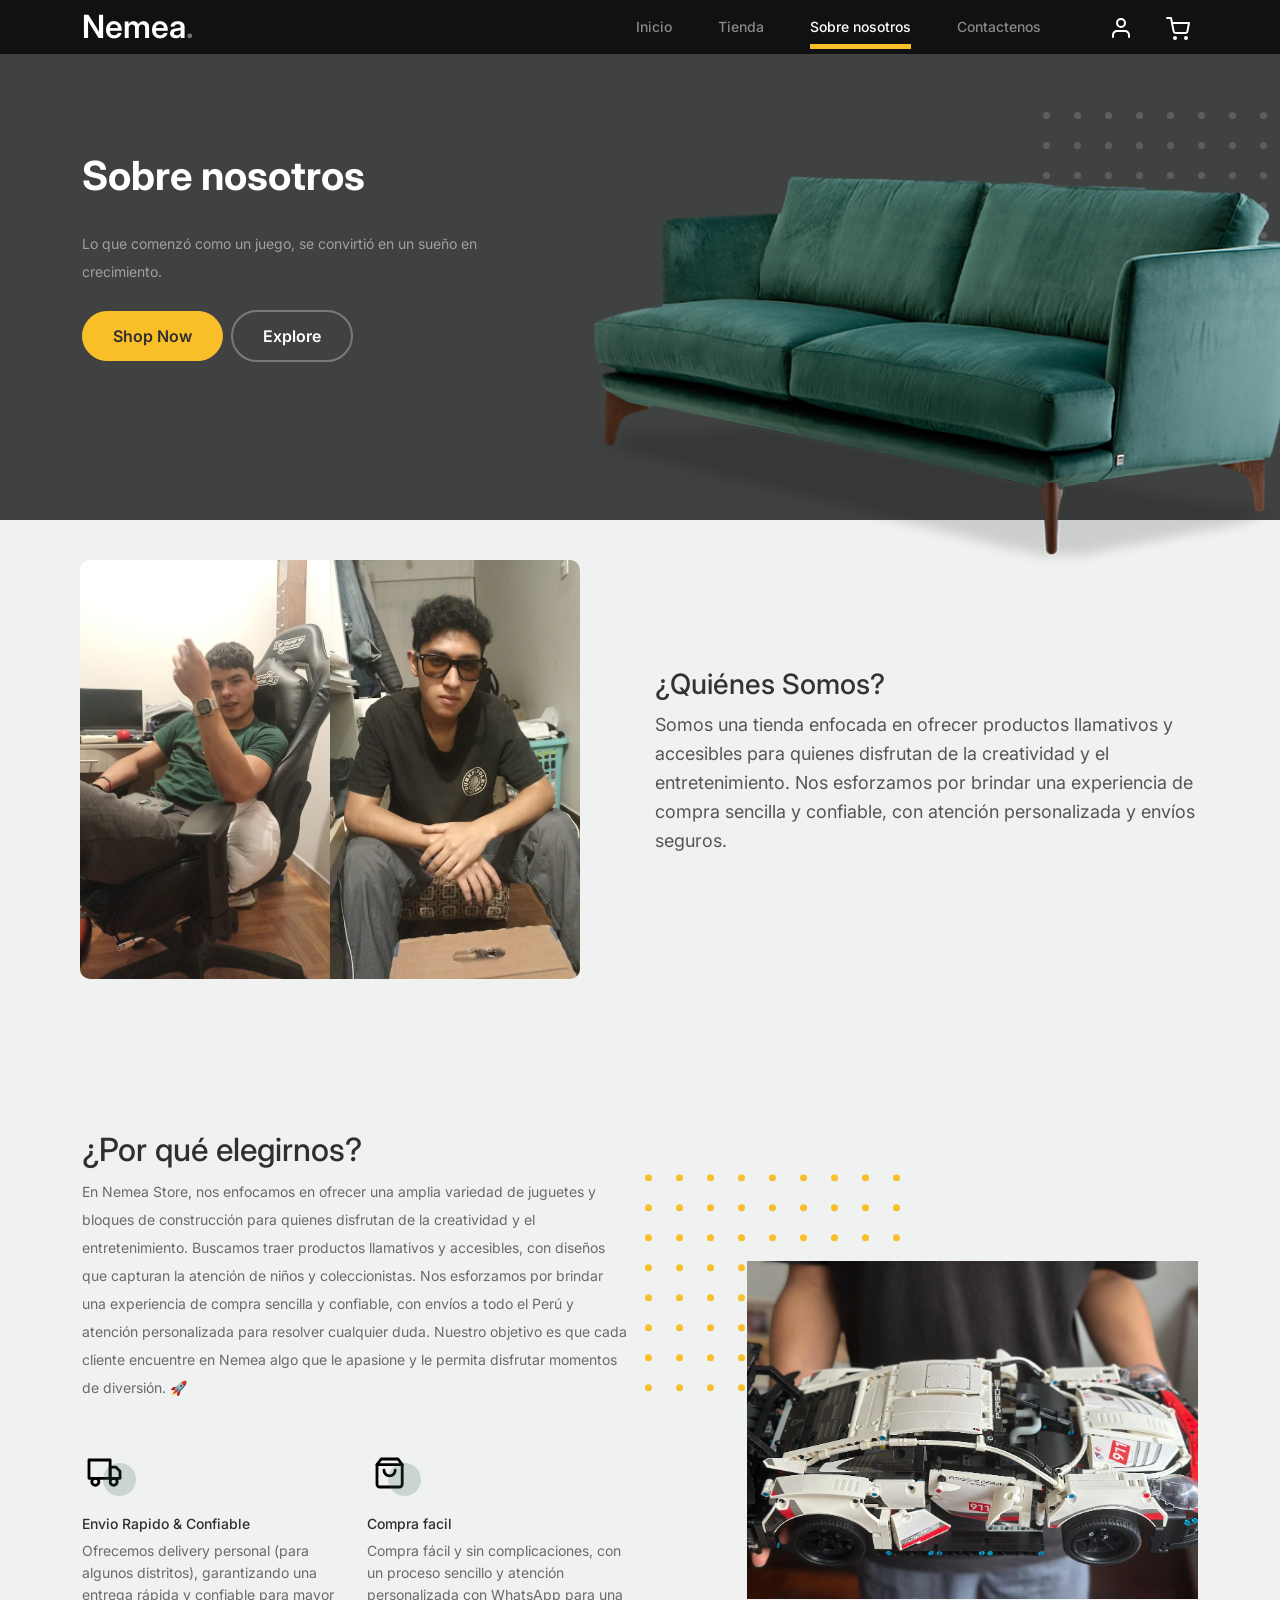
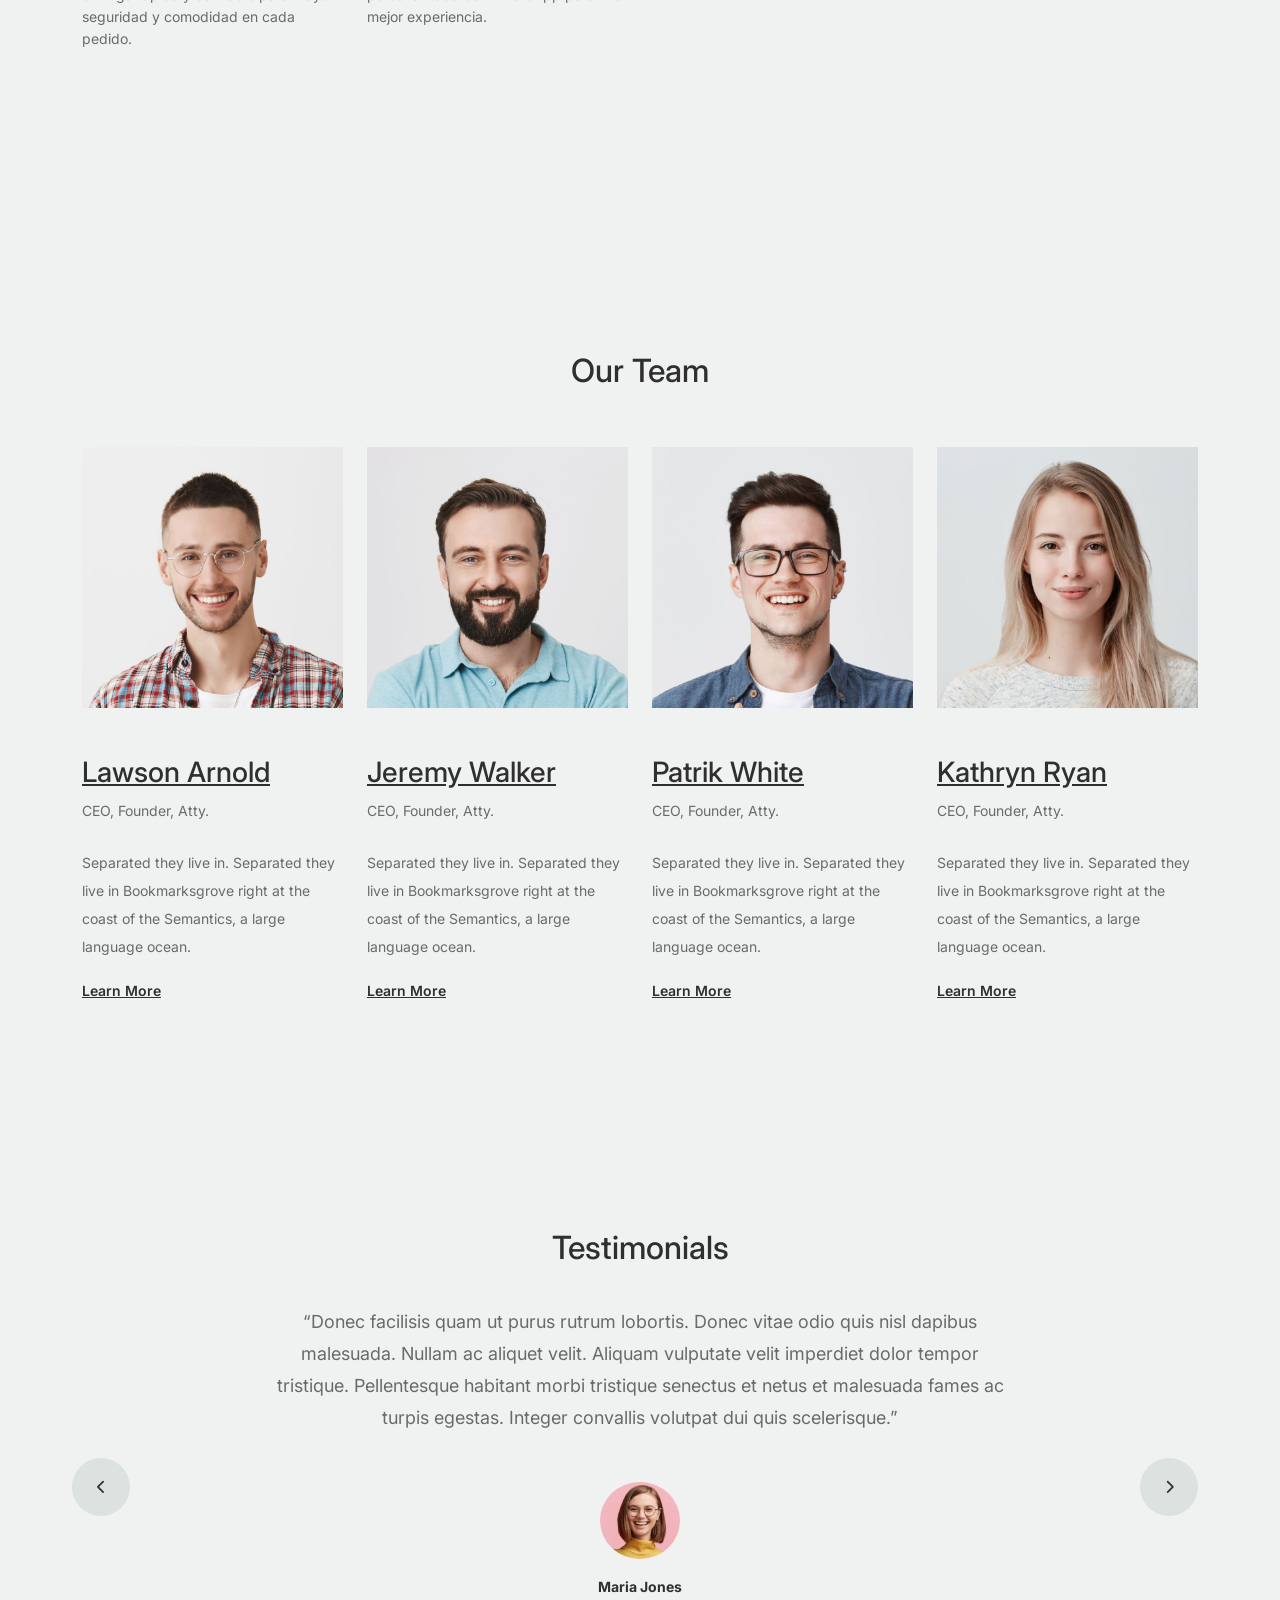
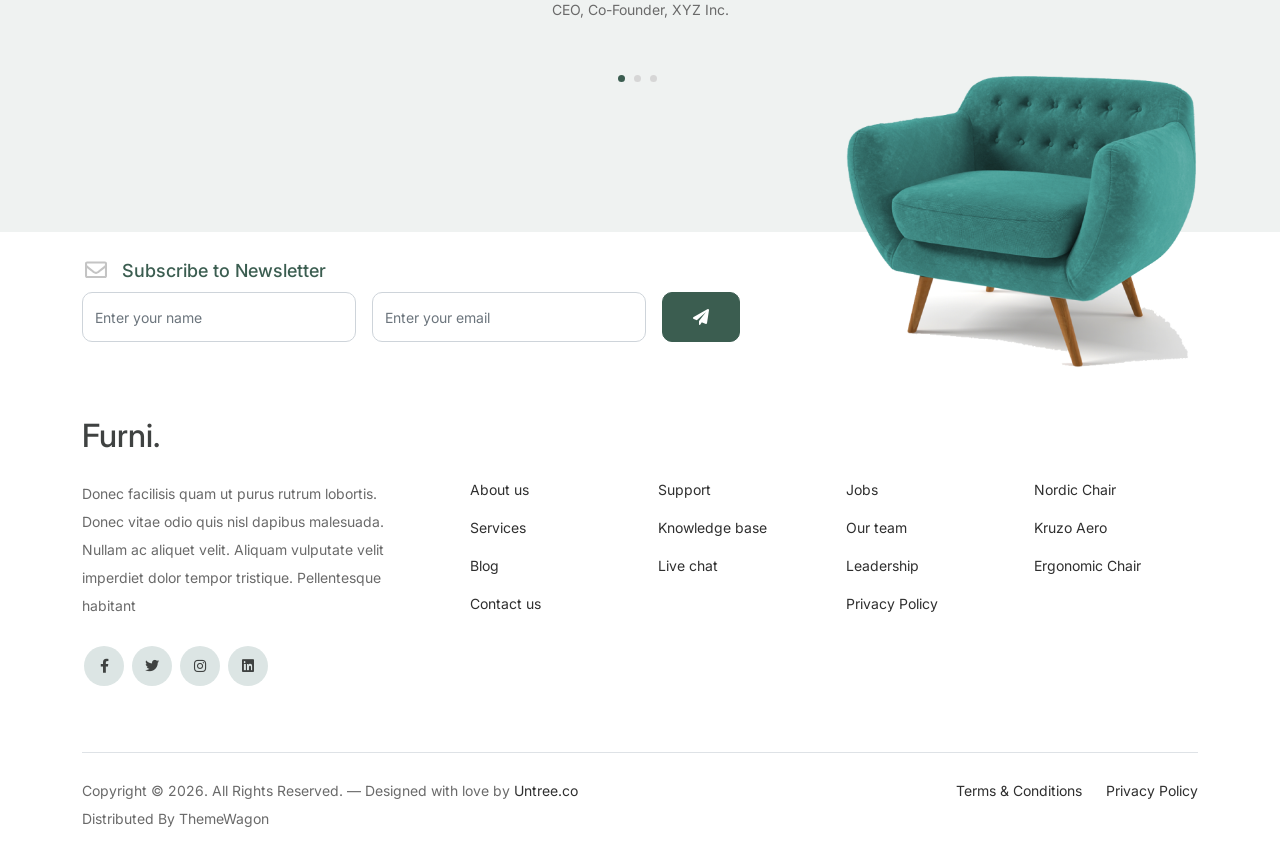
==== commit f81e0127: "cuarto" ====
--- a/about.html
+++ b/about.html
@@ -43,10 +43,8 @@
 					<li class="nav-item ">
 						<a class="nav-link" href="index.html">Inicio</a>
 					</li>
-					<li><a class="nav-link" href="shop.html">Tienda</a></li>
+					<li><a class="nav-link" href="shopautos.html">Tienda</a></li>
 					<li class="active"><a class="nav-link" href="about.html">Sobre nosotros</a></li>
-					<li><a class="nav-link" href="services.html">Servicios</a></li>
-					<li><a class="nav-link" href="blog.html">Blog</a></li>
 					<li><a class="nav-link" href="contact.html">Contactenos</a></li>
 				</ul>
 
@@ -82,7 +80,16 @@
 	</div>
 	<!-- End Hero Section -->
 
-
+	<section class="about-section">
+		<div class="about-image">
+			<img src="images/img-qm.png" alt="Descripción de la imagen">
+		</div>
+		<div class="about-content">
+			<h2>¿Quiénes Somos?</h2>
+			<p>Somos una tienda enfocada en ofrecer productos llamativos y accesibles para quienes disfrutan de la creatividad y el entretenimiento. Nos esforzamos por brindar una experiencia de compra sencilla y confiable, con atención personalizada y envíos seguros.</p>
+		</div>
+	</section>
+	
 
 	<!-- Start Why Choose Us Section -->
 	<div class="why-choose-section">
@@ -90,10 +97,13 @@
 			<div class="row justify-content-between align-items-center">
 				<div class="col-lg-6">
 					<h2 class="section-title">¿Por qué elegirnos?</h2>
-					<p>"En Nemea, comenzamos como un pequeño proyecto que fue tomando forma con el tiempo. A medida que
-						crecíamos, expandimos nuestras áreas de negocio, mejoramos nuestros procesos y nos adaptamos a
-						las necesidades del mercado. Hoy, seguimos evolucionando con un enfoque estratégico, impulsando
-						innovación y eficiencia en cada paso."</p>
+					<p>En Nemea Store, nos enfocamos en ofrecer una amplia variedad de juguetes y bloques de
+						construcción para quienes disfrutan de la creatividad y el entretenimiento. Buscamos traer
+						productos llamativos y accesibles, con diseños que capturan la atención de niños y
+						coleccionistas. Nos esforzamos por brindar una experiencia de compra sencilla y confiable, con
+						envíos a todo el Perú y atención personalizada para resolver cualquier duda. Nuestro objetivo es
+						que cada cliente encuentre en Nemea algo que le apasione y le permita disfrutar momentos de
+						diversión. 🚀</p>
 
 					<div class="row my-5">
 						<div class="col-6 col-md-6">
@@ -101,9 +111,8 @@
 								<div class="icon">
 									<img src="images/truck.svg" alt="Image" class="imf-fluid">
 								</div>
-								<h3>Fast &amp; Free Shipping</h3>
-								<p>Donec vitae odio quis nisl dapibus malesuada. Nullam ac aliquet velit. Aliquam
-									vulputate.</p>
+								<h3>Envio Rapido &amp; Confiable </h3>
+								<p>Ofrecemos delivery personal (para algunos distritos), garantizando una entrega rápida y confiable para mayor seguridad y comodidad en cada pedido.</p>
 							</div>
 						</div>
 
@@ -112,31 +121,8 @@
 								<div class="icon">
 									<img src="images/bag.svg" alt="Image" class="imf-fluid">
 								</div>
-								<h3>Easy to Shop</h3>
-								<p>Donec vitae odio quis nisl dapibus malesuada. Nullam ac aliquet velit. Aliquam
-									vulputate.</p>
-							</div>
-						</div>
-
-						<div class="col-6 col-md-6">
-							<div class="feature">
-								<div class="icon">
-									<img src="images/support.svg" alt="Image" class="imf-fluid">
-								</div>
-								<h3>24/7 Support</h3>
-								<p>Donec vitae odio quis nisl dapibus malesuada. Nullam ac aliquet velit. Aliquam
-									vulputate.</p>
-							</div>
-						</div>
-
-						<div class="col-6 col-md-6">
-							<div class="feature">
-								<div class="icon">
-									<img src="images/return.svg" alt="Image" class="imf-fluid">
-								</div>
-								<h3>Hassle Free Returns</h3>
-								<p>Donec vitae odio quis nisl dapibus malesuada. Nullam ac aliquet velit. Aliquam
-									vulputate.</p>
+								<h3>Compra facil</h3>
+								<p>Compra fácil y sin complicaciones, con un proceso sencillo y atención personalizada con WhatsApp para una mejor experiencia.</p>
 							</div>
 						</div>
 
@@ -145,7 +131,7 @@
 
 				<div class="col-lg-5">
 					<div class="img-wrap">
-						<img src="images/why-choose-us-img.jpg" alt="Image" class="img-fluid">
+						<img src="images/img-porsche_yo.jpg" alt="Image" class="img-fluid">
 					</div>
 				</div>
 
--- a/css/style.css
+++ b/css/style.css
@@ -6,6 +6,7 @@
 */
 @import url("https://fonts.googleapis.com/css2?family=Inter:wght@400;500;600;700;800&display=swap");
 @import url("producto.css");
+@import url("sobrenosotros.css");
 body {
   overflow-x: hidden;
   position: relative; }
@@ -184,7 +185,7 @@
     font-weight: 600; }
 
 .custom-navbar {
-  background: #2f3131 !important;
+  background: #111111 !important;
   padding-top: 5px;
   padding-bottom: 5px; }
   .custom-navbar .navbar-brand {
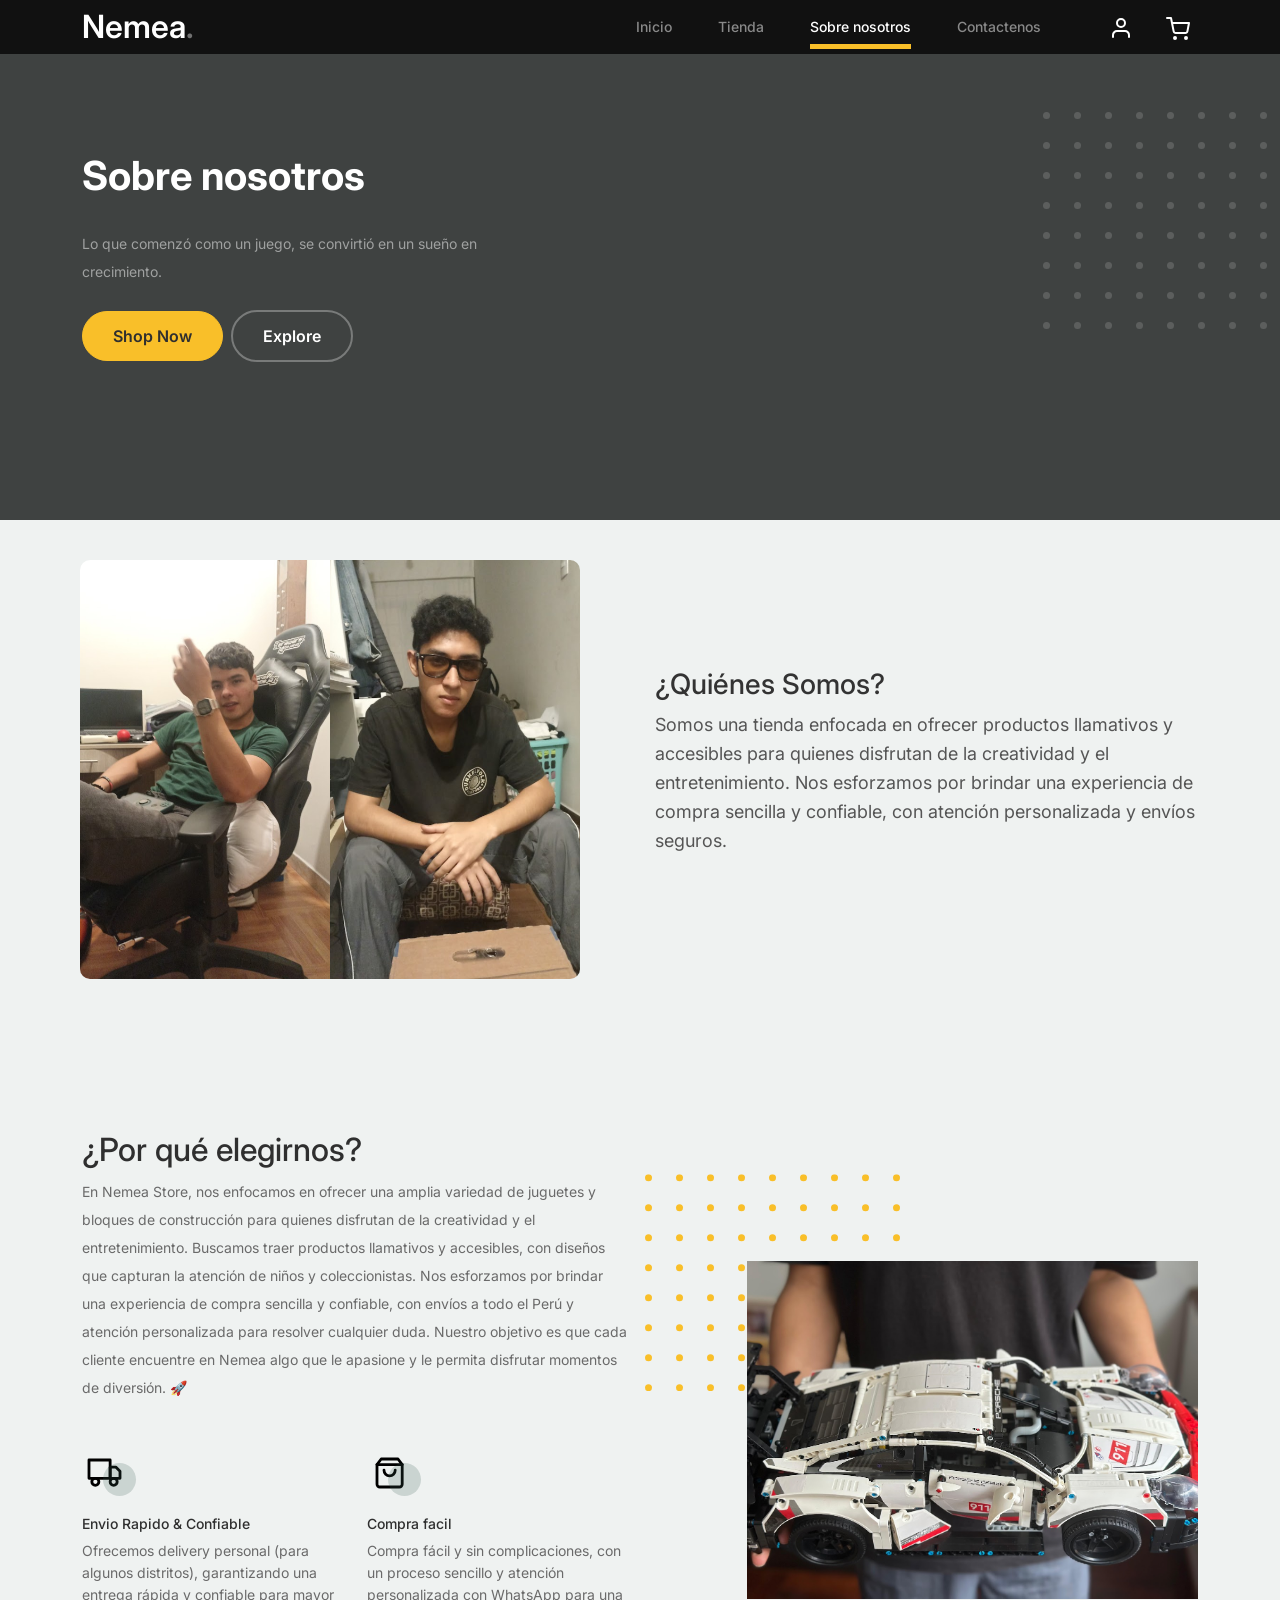
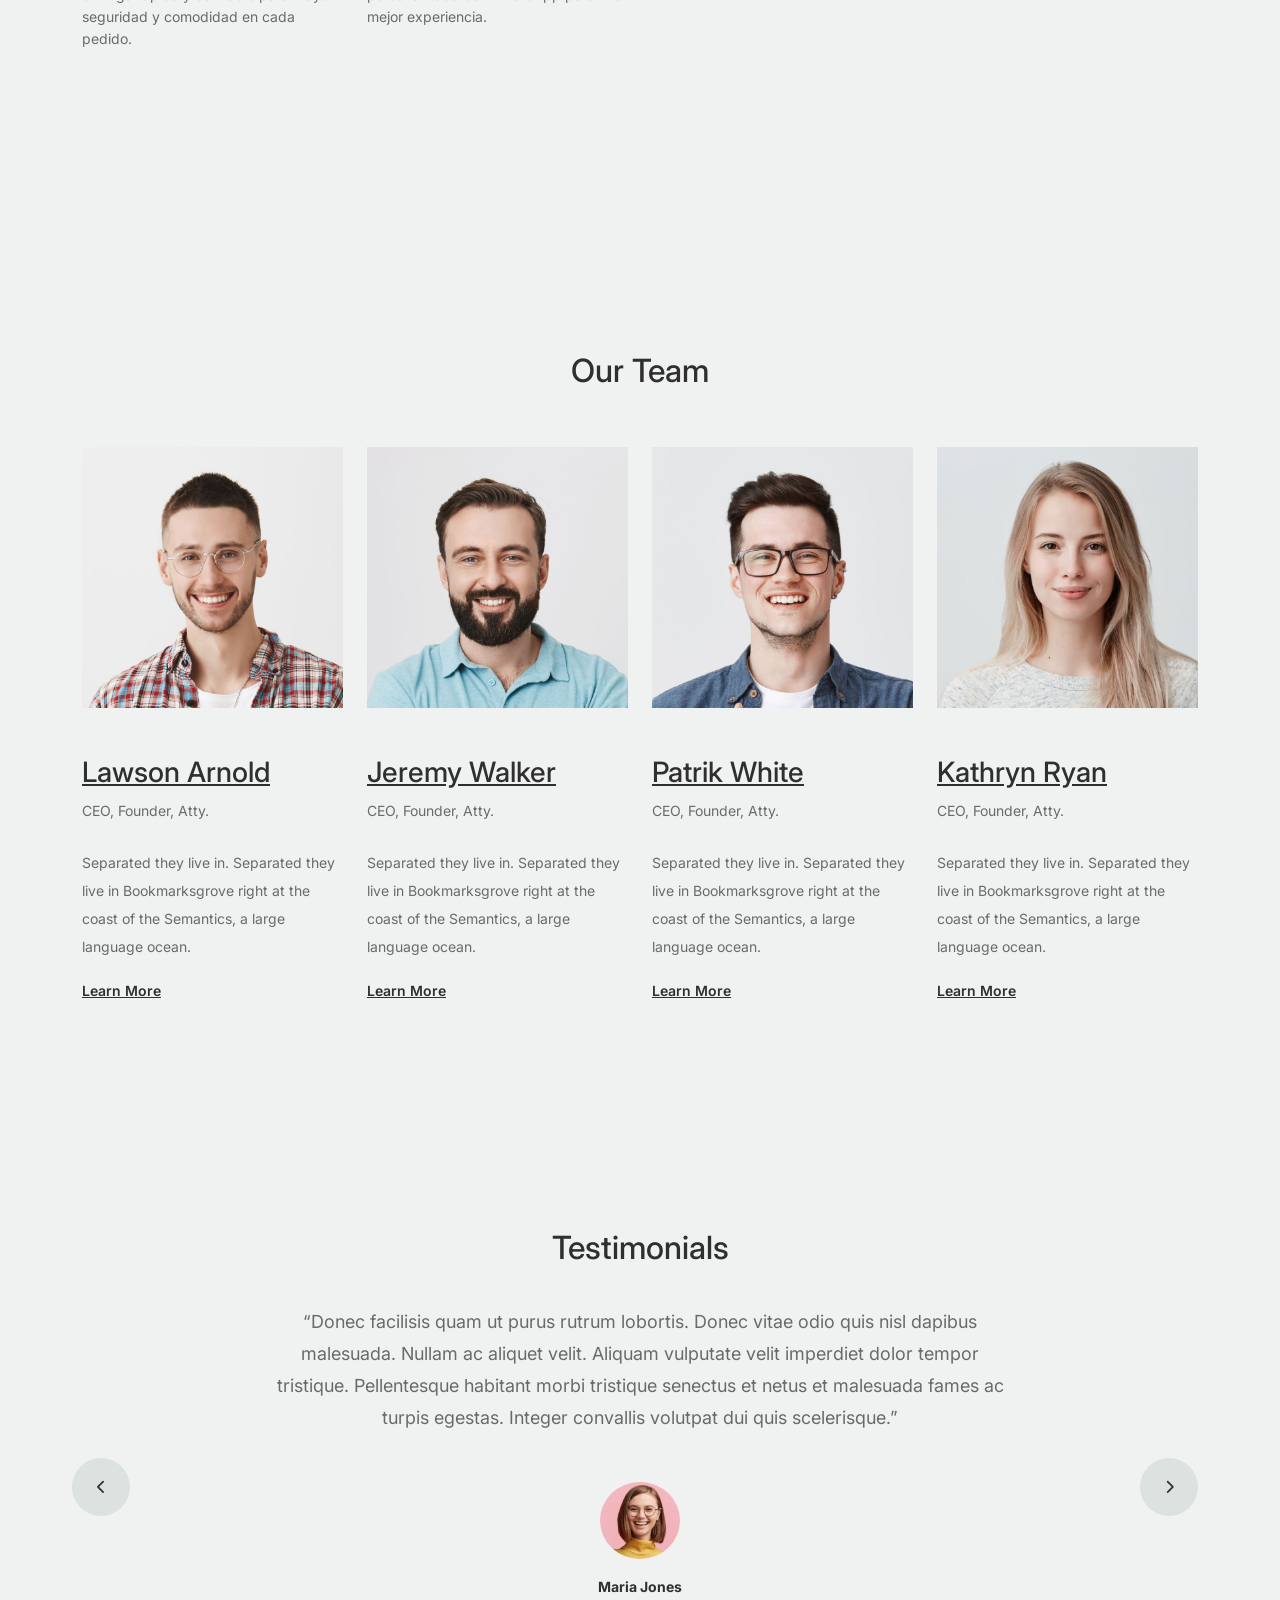
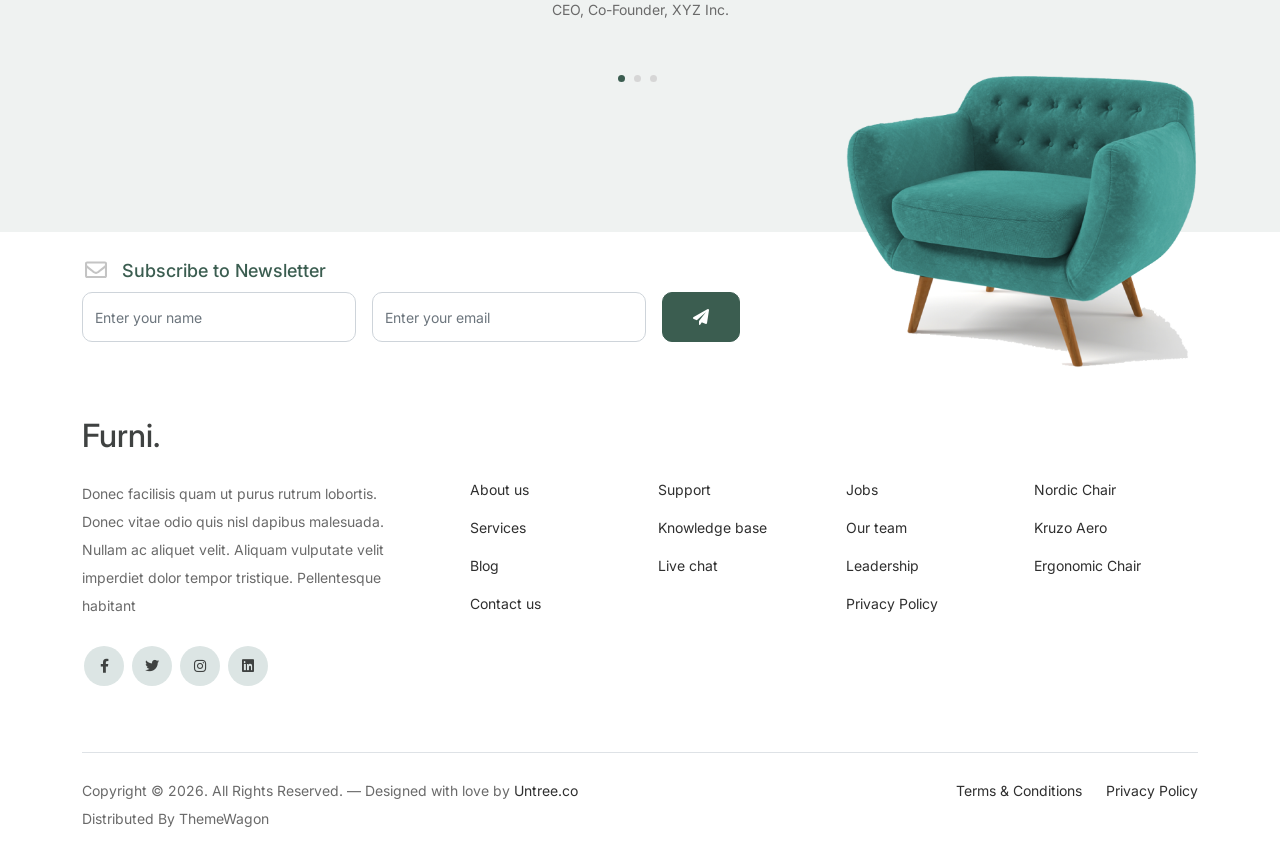
==== commit 3eeaf534: "quinto" ====
--- a/about.html
+++ b/about.html
@@ -72,7 +72,7 @@
 				</div>
 				<div class="col-lg-7">
 					<div class="hero-img-wrap">
-						<img src="images/couch.png" class="img-fluid">
+						<img src="" class="img-fluid">
 					</div>
 				</div>
 			</div>
